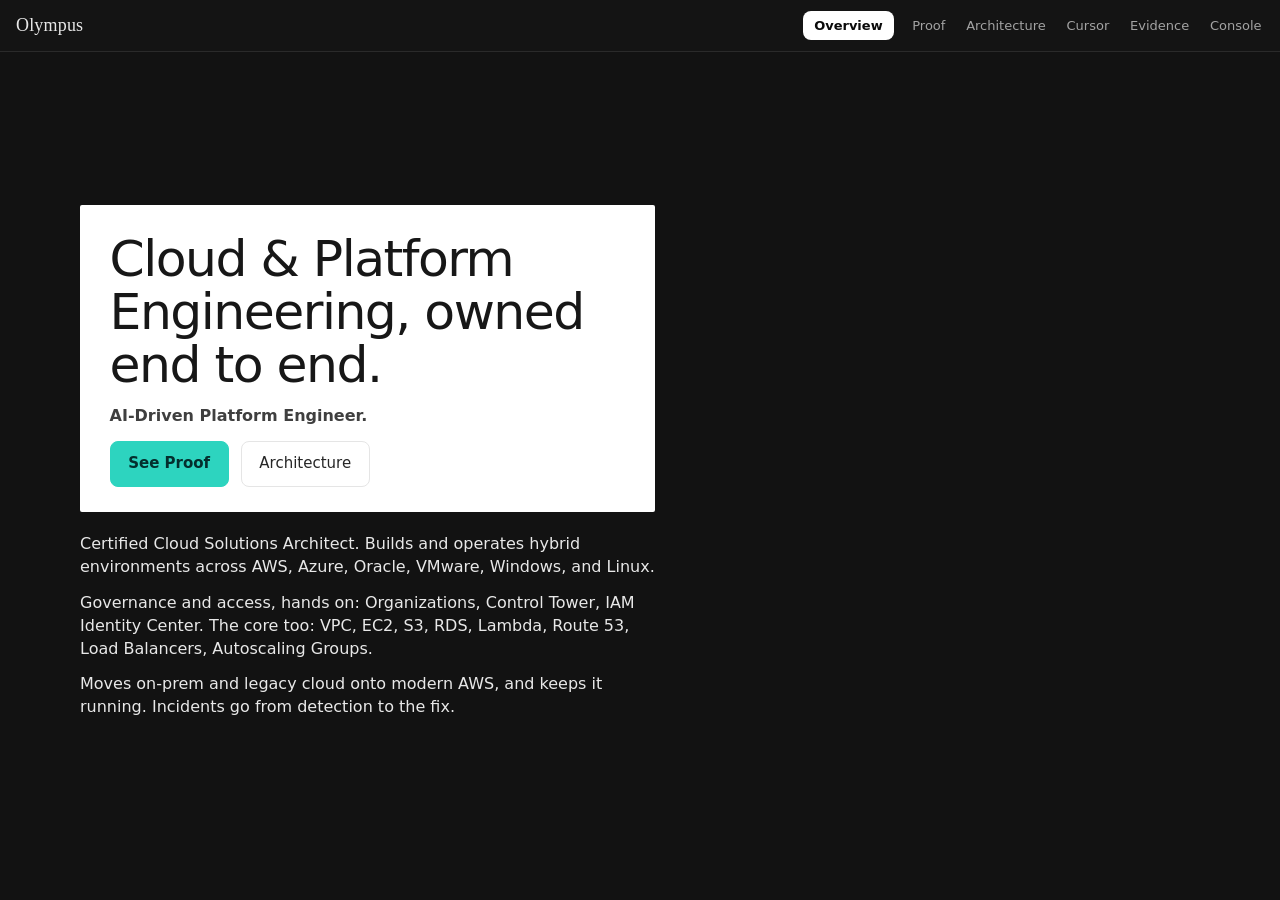
==== olympus/index.html @ 51b684f3 "Apply Olympus Console n8n, locked copy, and a 112.5vw architecture viewer." ====
<!DOCTYPE html>
<html lang="en">
<head>
  <meta charset="utf-8">
  <meta name="viewport" content="width=device-width, initial-scale=1">
  <title>Olympus — Overview</title>
  <link rel="stylesheet" href="styles.css">
</head>
<body class="page-overview">
  <a class="skip-link" href="#main">Skip to content</a>
  <header class="site-header">
    <div class="header-inner">
      <a class="brand" href="index.html">Olympus</a>
      <nav class="site-nav" aria-label="Primary">
        <a href="index.html" aria-current="page">Overview</a>
        <a href="proof.html">Proof</a>
        <a href="architecture.html">Architecture</a>
        <a href="cursor/index.html">Cursor</a>
        <a href="evidence.html">Evidence</a>
        <a href="console.html">Console</a>
      </nav>
    </div>
  </header>
  <main id="main">
    <section class="commerce" aria-labelledby="hero-title">
      <div class="sell-card">
        <h1 id="hero-title">Cloud &amp; Platform Engineering, owned end to end.</h1>
        <p class="role">AI-Driven Platform Engineer.</p>
        <div class="hero-actions">
          <a class="btn btn-primary" href="proof.html">See Proof</a>
          <a class="btn" href="architecture.html">Architecture</a>
        </div>
      </div>
      <div class="second-look">
        <p>Certified Cloud Solutions Architect. Builds and operates hybrid environments across AWS, Azure, Oracle, VMware, Windows, and Linux.</p>
        <p>Governance and access, hands on: Organizations, Control Tower, IAM Identity Center. The core too: VPC, EC2, S3, RDS, Lambda, Route 53, Load Balancers, Autoscaling Groups.</p>
        <p>Moves on-prem and legacy cloud onto modern AWS, and keeps it running. Incidents go from detection to the fix.</p>
      </div>
    </section>
  </main>
</body>
</html>
---- olympus/styles.css ----
:root {
  --bg: #0a0a0a;
  --bg-elev: #141414;
  --bg-panel: #161616;
  --border: #2a2a2a;
  --text: #e8e8e8;
  --text-strong: #f5f5f5;
  --muted: #a3a3a3;
  --accent: #2dd4bf;
  --warn: #d4a84b;
  --focus: #e8c56b;
  --danger: #d37a7a;
  --font-sans: "Segoe UI", system-ui, sans-serif;
  --font-serif: Georgia, "Iowan Old Style", Palatino, "Palatino Linotype", serif;
  --font-mono: ui-monospace, "Cascadia Code", Consolas, monospace;
  --max: 68rem;
  --gap: 0.75rem;
}

*,
*::before,
*::after {
  box-sizing: border-box;
}

html {
  background: var(--bg);
}

body {
  margin: 0;
  min-height: 100vh;
  font-family: var(--font-sans);
  font-size: 0.9375rem;
  line-height: 1.45;
  color: var(--text);
  background: var(--bg);
}

:focus-visible {
  outline: 2px solid var(--focus);
  outline-offset: 2px;
}

.skip-link {
  position: absolute;
  left: 0.75rem;
  top: -3rem;
  z-index: 20;
  padding: 0.4rem 0.7rem;
  background: var(--bg-panel);
  color: var(--text);
  border: 1px solid var(--focus);
  text-decoration: none;
}

.skip-link:focus {
  top: 0.75rem;
}

.visually-hidden {
  position: absolute;
  width: 1px;
  height: 1px;
  padding: 0;
  margin: -1px;
  overflow: hidden;
  clip: rect(0, 0, 0, 0);
  white-space: nowrap;
  border: 0;
}

.mono {
  font-family: var(--font-mono);
  font-size: 0.85em;
}

a {
  color: var(--accent);
  text-decoration-thickness: 1px;
  text-underline-offset: 0.15em;
}

a:hover {
  color: var(--text);
}

.site-header {
  border-bottom: 1px solid var(--border);
  background: var(--bg-elev);
}

.header-inner {
  display: flex;
  flex-wrap: wrap;
  align-items: center;
  justify-content: space-between;
  gap: 0.75rem 1.25rem;
  max-width: var(--max);
  margin: 0 auto;
  padding: 0.7rem 1rem;
}

.brand {
  font-family: var(--font-serif);
  font-size: 18px;
  font-weight: 500;
  letter-spacing: 0.01em;
  opacity: 1;
  color: var(--text);
  text-decoration: none;
}

.brand:hover {
  color: var(--accent);
}

.site-nav {
  display: flex;
  flex-wrap: wrap;
  gap: 0.35rem 1rem;
}

.site-nav a {
  color: #a3a3a3;
  text-decoration: none;
  font-size: 0.875rem;
  font-weight: 450;
}

.site-nav a:hover {
  color: var(--text-strong);
}

.site-nav a[aria-current="page"] {
  color: var(--text-strong);
  font-weight: 600;
  letter-spacing: -0.01em;
  box-shadow: inset 0 -2px 0 #2dd4bf;
}

main {
  max-width: var(--max);
  margin: 0 auto;
  padding: 1.25rem 1rem 2.5rem;
  animation: page-enter 280ms ease-out both;
}

@keyframes page-enter {
  from {
    opacity: 0;
    transform: translateY(8px);
  }
  to {
    opacity: 1;
    transform: none;
  }
}

.page-console main {
  max-width: none;
  padding: 0;
}

h1,
h2,
h3 {
  margin: 0 0 0.5rem;
  font-weight: 600;
  line-height: 1.25;
}

h1 {
  font-size: 1.5rem;
  color: var(--text-strong);
}

h2 {
  font-size: 1.15rem;
}

h3 {
  font-size: 1rem;
}

p {
  margin: 0 0 0.75rem;
}

.lede,
.muted {
  color: var(--muted);
}

.hero {
  display: grid;
  gap: 0.7rem;
  padding: 0;
}

.eyebrow {
  margin: 0;
  color: #2dd4bf;
  font-size: 12px;
  font-weight: 600;
  letter-spacing: 0.08em;
  text-transform: uppercase;
}

.page-overview main {
  max-width: 720px;
  min-height: 70vh;
  display: flex;
  flex-direction: column;
  justify-content: center;
}

.page-overview h1 {
  font-size: clamp(28px, 4vw, 44px);
  font-weight: 600;
  line-height: 1.15;
  letter-spacing: -0.02em;
  color: #f5f5f5;
}

.page-overview .lede {
  max-width: 36ch;
  font-size: 16px;
  color: #a3a3a3;
}

.case-hero {
  display: grid;
  gap: 0.65rem;
  max-width: 42ch;
  margin: 0.25rem 0 0.5rem;
  padding: 0.15rem 0 0.35rem 1rem;
  border-left: 2px solid #2dd4bf;
}

.page-proof .case-hero h1 {
  font-size: clamp(32px, 4vw, 40px);
  font-weight: 600;
  line-height: 1.15;
  color: #f5f5f5;
}

.page-proof .lede {
  color: #a3a3a3;
  font-size: 16px;
  max-width: 42ch;
}

.case-bullets {
  margin: 0.25rem 0 0;
  padding-left: 1.15rem;
  max-width: 42ch;
  color: #d4d4d4;
}

.case-bullets li {
  margin: 0.35rem 0;
}

.case-bullets li::marker {
  color: #2dd4bf;
}

.page-proof h2 {
  margin-top: 1.35rem;
  font-size: 12px;
  font-weight: 600;
  letter-spacing: 0.08em;
  text-transform: uppercase;
  color: #737373;
}

.timeline-rail {
  display: grid;
  grid-template-columns: repeat(5, minmax(0, 1fr));
  gap: 0.75rem 1rem;
  margin: 0.2rem 0 0.25rem;
  padding: 0;
  list-style: none;
}

.timeline-rail li {
  margin: 0;
  padding-top: 0.55rem;
  border-top: 2px solid rgba(45, 212, 191, 0.55);
  color: #d4d4d4;
  font-size: 0.875rem;
  line-height: 1.35;
}

.timeline-rail .mono {
  display: block;
  margin-bottom: 0.3rem;
  color: #f5f5f5;
  font-size: 0.8rem;
}

.page-proof .chip-row .badge {
  padding: 6px 10px;
  font-size: 12px;
  opacity: 0.9;
  color: #a3a3a3;
}

.chip-row {
  display: flex;
  flex-wrap: wrap;
  gap: 0.4rem;
  margin: 0 0 0.55rem;
}

.hero-actions {
  display: flex;
  flex-wrap: wrap;
  gap: 12px;
  margin-top: 0.35rem;
}

.btn {
  display: inline-flex;
  align-items: center;
  gap: 0.35rem;
  padding: 0.45rem 0.85rem;
  border: 1px solid #404040;
  background: transparent;
  color: #e8e8e8;
  font: inherit;
  text-decoration: none;
  cursor: pointer;
}

.btn:hover,
.btn:focus-visible {
  border-color: #2dd4bf;
  color: #f5f5f5;
}

a.btn-primary,
.btn-primary {
  border-color: #2dd4bf;
  background: #2dd4bf;
  color: #0a0a0a;
  font-weight: 600;
}

a.btn-primary:hover,
a.btn-primary:focus-visible,
.btn-primary:hover,
.btn-primary:focus-visible {
  border-color: #5eead4;
  background: #5eead4;
  color: #0a0a0a;
}

.grid {
  display: grid;
  gap: var(--gap);
}

.grid-2 {
  grid-template-columns: repeat(auto-fit, minmax(16rem, 1fr));
}

.card,
.panel,
.empty {
  border: 1px solid var(--border);
  background: var(--bg-elev);
  padding: 0.85rem 1rem;
}

.card.featured {
  padding: 26px 28px;
  border: 1px solid rgba(45, 212, 191, 0.4);
  border-left: 3px solid #2dd4bf;
  background: #101010;
}

.card.featured h2 {
  font-size: 26px;
  color: #f5f5f5;
  line-height: 1.2;
}

.card.featured > p {
  color: #737373;
}

.card.featured a {
  color: #2dd4bf;
  text-underline-offset: 4px;
}

.card.featured a:hover {
  color: #f5f5f5;
}

.card.featured > .meta:first-of-type .badge:last-child {
  color: #2dd4bf;
}

.card h3 {
  font-family: var(--font-mono);
}

.meta {
  display: flex;
  flex-wrap: wrap;
  gap: 0.4rem;
  margin: 0 0 0.6rem;
}

.badge {
  display: inline-flex;
  align-items: center;
  gap: 0.3rem;
  padding: 0.15rem 0.45rem;
  border: 1px solid #333;
  background: #1a1a1a;
  color: #a3a3a3;
  font-size: 11px;
  font-family: var(--font-mono);
}

.badge-icon {
  line-height: 1;
}

.kvs {
  display: grid;
  grid-template-columns: 10rem 1fr;
  gap: 0.35rem 0.75rem;
  margin: 0;
}

.kvs dt {
  color: var(--muted);
  font-size: 0.8rem;
}

.kvs dd {
  margin: 0;
  font-family: var(--font-mono);
  font-size: 0.85rem;
}

.table-wrap {
  overflow-x: auto;
  border: 1px solid var(--border);
}

table {
  width: 100%;
  border-collapse: collapse;
  font-size: 0.875rem;
}

th,
td {
  padding: 0.45rem 0.65rem;
  text-align: left;
  border-bottom: 1px solid var(--border);
  vertical-align: top;
}

th {
  color: var(--muted);
  font-weight: 600;
  font-size: 0.75rem;
  text-transform: uppercase;
  letter-spacing: 0.04em;
  background: var(--bg-elev);
}

tbody tr:last-child td {
  border-bottom: 0;
}

.explore {
  display: flex;
  flex-wrap: wrap;
  align-items: baseline;
  gap: 0.35rem 0.15rem;
  margin-top: 1.15rem;
  padding-top: 0.85rem;
  border-top: 1px solid rgba(45, 212, 191, 0.2);
}

.explore-label {
  margin: 0 0.65rem 0 0;
  color: #737373;
  font-size: 0.8rem;
}

.explore a {
  color: #e8e8e8;
  text-decoration: none;
  border-bottom: 1px solid transparent;
}

.explore a:not(:last-child)::after {
  content: "·";
  color: #525252;
  margin-left: 0.75rem;
}

.explore a span {
  color: #737373;
}

.explore a:hover {
  color: #2dd4bf;
  border-bottom-color: transparent;
}

.page-architecture main {
  max-width: none;
  padding: 16px 0 2rem;
}

.page-architecture h1,
.page-architecture .diagram-kicker {
  max-width: none;
  margin-left: 0;
  margin-right: 0;
  padding-left: 1rem;
  padding-right: 1rem;
}

.page-architecture h1 {
  font-size: 12px;
  font-weight: 600;
  letter-spacing: 0.08em;
  text-transform: uppercase;
  color: #a3a3a3;
  margin-bottom: 0.25rem;
}

.diagram-kicker {
  color: #737373;
  font-size: 13px;
  margin-bottom: 0.65rem;
}

.diagram {
  border: 1px solid var(--border);
  background: var(--bg-elev);
  padding: 0.75rem;
}

.diagram-hero {
  margin: 0;
  padding: 0;
  border: 0;
  background: var(--bg);
}

.diagram-hero img,
.diagram-hero .arch-diagram {
  display: block;
  width: 100%;
  height: auto;
  aspect-ratio: 1160 / 540;
  border: 0;
  background: #0a0a0a;
}

@media (min-width: 960px) {
  .diagram-hero img,
  .diagram-hero .arch-diagram {
    min-height: 56vh;
  }
}

.diagram-hero figcaption {
  padding: 0.55rem 1rem 0;
  color: #737373;
  font-size: 0.8rem;
}

.diagram-hero figcaption a {
  color: #2dd4bf;
  text-underline-offset: 4px;
}

.diagram-hero figcaption a:hover {
  color: #f5f5f5;
}

.glance details {
  border-top: 1px solid var(--border);
  padding-top: 0.45rem;
}

.glance h2 {
  font-size: 1rem;
  color: #a3a3a3;
}

.glance summary {
  cursor: pointer;
  color: #a3a3a3;
  padding: 0.35rem 0.5rem;
}

.glance summary:hover {
  background: #141414;
  color: #e8e8e8;
}

.one-liners {
  margin: 0.6rem 0 0;
  padding-left: 1.1rem;
}

.one-liners li {
  margin: 0.35rem 0;
}

.alert-calm {
  margin: 0 0 0.85rem;
  padding: 0.55rem 0.75rem;
  border: 1px solid var(--border);
  background: var(--bg-elev);
}

.alert-calm .alert-title {
  margin: 0 0 0.15rem;
  font-weight: 600;
}

.alert-calm p {
  margin: 0;
}

.alert-actions {
  display: flex;
  flex-wrap: wrap;
  gap: 0.25rem 0.85rem;
  margin-top: 0.4rem;
}

.demo-path {
  display: flex;
  flex-wrap: wrap;
  gap: 0.35rem 0.9rem;
  margin: 0 0 0.85rem;
}

.demo-path button {
  padding: 0;
  border: 0;
  border-bottom: 1px solid transparent;
  background: transparent;
  color: var(--muted);
  font: inherit;
  cursor: pointer;
}

.demo-path button:hover,
.demo-path button[aria-current="page"] {
  color: var(--text);
  border-bottom-color: var(--accent);
}

.diagram svg {
  display: block;
  width: 100%;
  height: auto;
}

.empty {
  color: var(--muted);
}

.empty strong {
  display: block;
  color: var(--text);
  margin-bottom: 0.25rem;
}

.banner-demo {
  padding: 0.4rem 1rem;
  background: var(--bg-panel);
  border-bottom: 1px solid var(--warn);
  color: var(--text);
  font-family: var(--font-mono);
  font-size: 0.8rem;
}

.n8n-section h2 {
  margin: 0;
  padding: 0.85rem 1rem 0.65rem;
  font-size: 1.05rem;
  color: var(--text);
}

.n8n-cards {
  display: grid;
  grid-template-columns: repeat(auto-fit, minmax(16rem, 1fr));
  gap: 0.75rem;
  margin: 0.75rem 1rem;
  padding: 0;
  list-style: none;
}

.n8n-cards li {
  margin: 0;
  border: 1px solid var(--border);
  background: var(--bg-elev);
  padding: 0.85rem 1rem;
}

.n8n-cards p,
.n8n-secondary {
  margin: 0;
}

.n8n-secondary {
  padding: 0 1rem 0.85rem;
}

.n8n-secondary .mono {
  margin-left: 0.75rem;
}

.page-arch-viewer main {
  max-width: none;
  padding: 0.75rem 0 2rem;
  overflow-x: auto;
}

.page-arch-viewer .viewer-back {
  margin: 0 0 0.75rem;
  padding: 0 1rem;
}

.page-arch-viewer .viewer-shot {
  display: none;
  margin: 0;
}

.page-arch-viewer .viewer-shot:target,
.page-arch-viewer main:not(:has(.viewer-shot:target)) .viewer-shot:first-of-type {
  display: block;
}

.page-arch-viewer .viewer-shot img {
  display: block;
  width: 112.5vw;
  max-width: none;
  height: auto;
}

.env-bar {
  padding: 0.35rem 1rem;
  border-bottom: 1px solid var(--border);
  background: var(--bg-elev);
  color: var(--muted);
  font-family: var(--font-mono);
  font-size: 0.8rem;
}

.console-shell {
  display: grid;
  grid-template-columns: 14rem 1fr;
  min-height: calc(100vh - 10rem);
}

.console-nav {
  display: flex;
  flex-direction: column;
  gap: 0.15rem;
  padding: 0.75rem;
  border-right: 1px solid var(--border);
  background: var(--bg-elev);
}

.console-nav button {
  display: block;
  width: 100%;
  padding: 0.45rem 0.55rem;
  border: 1px solid transparent;
  background: transparent;
  color: var(--muted);
  font: inherit;
  font-size: 0.85rem;
  text-align: left;
  cursor: pointer;
}

.console-nav button:hover {
  color: var(--text);
  border-color: var(--border);
}

.console-nav button[aria-current="page"] {
  color: var(--text);
  border-color: var(--accent);
  background: var(--bg-panel);
}

.console-panel {
  padding: 1rem 1.25rem 2rem;
}

.glance-diagram {
  margin: 0 0 1rem;
}

.rel-row,
.topo-services,
.metric-tiles {
  display: grid;
  gap: 0.5rem;
  list-style: none;
  margin: 0;
  padding: 0;
}

.rel-row,
.metric-tiles {
  grid-template-columns: repeat(auto-fit, minmax(14rem, 1fr));
}

.topo-services {
  grid-template-columns: repeat(auto-fit, minmax(10rem, 1fr));
  margin-top: 0.5rem;
}

.metric-tiles + .metric-tiles {
  margin-top: 0.5rem;
}

.rel-node,
.topo-node,
.metric-tile {
  border: 1px solid var(--border);
  background: var(--bg-elev);
  padding: 0.65rem 0.75rem;
}

.rel-node h2,
.topo-node p,
.metric-tile h2,
.metric-tile p {
  margin: 0;
}

.rel-node h2,
.topo-name,
.metric-tile h2 {
  color: var(--text-strong);
  font-size: 0.9rem;
  font-weight: 600;
}

.rel-node p,
.topo-role,
.topo-edge,
.metric-tile p {
  color: var(--muted);
  font-size: 0.8rem;
  margin-top: 0.25rem;
}

.page-error main {
  min-height: 50vh;
  display: grid;
  align-content: center;
}

.modal-backdrop {
  position: fixed;
  inset: 0;
  display: grid;
  place-items: center;
  background: rgba(0, 0, 0, 0.65);
  padding: 1rem;
  z-index: 30;
}

.modal-backdrop[hidden] {
  display: none;
}

.modal {
  width: min(32rem, 100%);
  border: 1px solid var(--border);
  background: var(--bg-elev);
  padding: 1rem;
}

.modal-actions {
  display: flex;
  justify-content: flex-end;
  margin-top: 0.75rem;
}

@media (max-width: 720px) {
  .console-shell {
    grid-template-columns: 1fr;
  }

  .console-nav {
    border-right: 0;
    border-bottom: 1px solid var(--border);
    flex-direction: row;
    flex-wrap: wrap;
  }

  .kvs {
    grid-template-columns: 1fr;
  }

  .timeline-rail {
    grid-template-columns: 1fr;
  }
}

.headroom-result {
  margin-top: var(--gap);
  padding: 0.75rem;
  background: var(--bg-elev);
  border: 1px solid var(--border);
}

.warn {
  color: var(--warn);
}

@media (prefers-reduced-motion: reduce) {
  *,
  *::before,
  *::after {
    transition: none !important;
    animation: none !important;
  }

}

/* Hybrid v4 — commerce split, raster wells, Place A. */

.header-inner {
  max-width: 90rem;
}

.site-nav a {
  color: #171717;
  background: #f4f4f5;
  border-radius: 8px;
  padding: 0.4rem 0.7rem;
  font-size: 0.8125rem;
  font-weight: 500;
  line-height: 1.2;
}

.site-nav a:hover {
  color: #0a0a0a;
  background: #fff;
}

.site-nav a[aria-current="page"] {
  color: #0a0a0a;
  background: #fff;
  font-weight: 600;
  letter-spacing: 0;
  box-shadow: none;
}

.page-overview .site-nav a:not([aria-current="page"]) {
  color: #a3a3a3;
  background: transparent;
  border-radius: 0;
  padding: 0.4rem 0.15rem;
}

.page-overview main,
.page-proof main {
  max-width: 72rem;
  min-height: calc(100vh - 4.5rem);
  display: flex;
  flex-direction: column;
  justify-content: center;
  padding-top: 1.5rem;
  padding-bottom: 2rem;
}

.page-proof main {
  justify-content: flex-start;
}

.commerce {
  display: grid;
  grid-template-columns: minmax(0, 1.05fr) minmax(0, 0.95fr);
  gap: 1.5rem;
  align-items: center;
}

.page-proof .commerce {
  display: flex;
  flex-direction: row;
  justify-content: center;
  align-items: flex-start;
  grid-template-columns: none;
  width: 100%;
  max-width: none;
  margin: 0;
}

.page-proof .proof-columns {
  display: grid;
  grid-template-columns: 1fr 1fr;
  column-gap: 2rem;
  align-items: start;
  align-self: stretch;
  width: 100%;
  margin-top: 2rem;
}

.page-proof .proof-columns > .quiet-block {
  margin-top: 0;
  min-width: 0;
}

.page-proof .sell-card {
  flex: 0 0 auto;
  grid-column: auto;
  align-self: flex-start;
  width: calc((100% - 1.5rem) * 0.525);
  max-width: calc((100% - 1.5rem) * 0.525);
  height: auto;
}

.sell-card {
  background: #fff;
  color: #262626;
  border-radius: 2px;
  padding: 1.75rem 1.85rem 1.6rem;
}

.sell-card .eyebrow {
  text-transform: none;
  letter-spacing: 0;
  font-size: 0.8125rem;
  font-weight: 600;
  color: #2dd4bf;
}

.sell-card h1 {
  margin: 0.65rem 0 0.75rem;
  font-size: clamp(2rem, 4.2vw, 3.15rem);
  font-weight: 500;
  line-height: 1.05;
  letter-spacing: -0.03em;
  color: #c8c8c8;
}

html:has(body.page-overview),
body.page-overview {
  background: #121212;
}

.page-overview .commerce {
  grid-template-rows: auto auto;
  align-items: start;
  column-gap: 1.5rem;
  row-gap: 1.25rem;
}

.page-overview .sell-card {
  grid-column: 1;
  grid-row: 1;
  align-self: start;
}

.page-overview .sell-card h1 {
  margin-top: 0;
  color: #171717;
}

.page-overview .sell-card .role {
  margin: 0 0 0.85rem;
  color: #3f3f3f;
  font-size: 1rem;
  font-weight: 600;
}

.page-overview .second-look {
  grid-column: 1;
  grid-row: 2;
  min-width: 0;
}

.page-overview .second-look p {
  margin: 0 0 0.75rem;
  max-width: 36rem;
  color: #e8e8e8;
  font-size: 1rem;
  line-height: 1.45;
}

.page-overview .second-look p:last-child {
  margin-bottom: 0;
}

.sell-card .stake,
.sell-card .pitch {
  margin: 0 0 1rem;
  max-width: 36rem;
  color: #3f3f3f;
  font-size: 1rem;
  line-height: 1.45;
}

.sell-card .btn {
  color: #262626;
  border-color: #e5e5e5;
  background: #fff;
  border-radius: 8px;
  padding: 0.7rem 1.1rem;
}

.sell-card .btn:hover,
.sell-card .btn:focus-visible {
  border-color: #2dd4bf;
  color: #0a0a0a;
  background: #fff;
}

.sell-card a.btn-primary,
.sell-card .btn-primary {
  background: #2dd4bf;
  border-color: #2dd4bf;
  color: #042f2e;
}

.sell-card a.btn-primary:hover,
.sell-card .btn-primary:hover,
.sell-card a.btn-primary:focus-visible,
.sell-card .btn-primary:focus-visible {
  background: #5eead4;
  border-color: #5eead4;
  color: #042f2e;
}

.topo-panel,
.proof-panel {
  background: #141414;
  border: 1px solid #2a2a2a;
  border-radius: 16px;
  padding: 1.15rem 1.2rem 1.25rem;
  min-height: 18rem;
}

.topo-label,
.proof-label {
  margin: 0 0 0.85rem;
  color: #a3a3a3;
  font-family: var(--font-mono);
  font-size: 0.72rem;
  letter-spacing: 0.04em;
}

.topo-nodes {
  display: grid;
  grid-template-columns: repeat(4, minmax(0, 1fr));
  gap: 0.45rem;
  margin: 0;
  padding: 0;
  list-style: none;
}

.topo-nodes li {
  display: flex;
  flex-direction: column;
  gap: 0.45rem;
  min-height: 6.5rem;
  padding: 0.75rem 0.65rem;
  background: #0a0a0a;
  border-radius: 10px;
  color: #e8e8e8;
  font-family: var(--font-mono);
  font-size: 0.68rem;
  letter-spacing: 0.02em;
}

.topo-nodes .dot {
  width: 0.45rem;
  height: 0.45rem;
  border-radius: 50%;
  background: #2dd4bf;
}

.topo-hint {
  margin: 0.9rem 0 0;
  color: #d4d4d4;
  font-size: 0.85rem;
}

.trust-chips {
  display: flex;
  flex-wrap: wrap;
  gap: 0.4rem;
  margin: 0 0 0.9rem;
  padding: 0;
  list-style: none;
}

.trust-chips li {
  margin: 0;
  padding: 0.35rem 0.7rem;
  border-radius: 999px;
  background: #0a0a0a;
  color: #f5f5f5;
  font-size: 0.78rem;
  font-weight: 600;
}

.sell-card .case-bullets {
  max-width: none;
  margin: 0 0 1.1rem;
  padding-left: 0;
  list-style: none;
  color: #737373;
  font-size: 0.92rem;
}

.sell-card .case-bullets li {
  position: relative;
  margin: 0.35rem 0;
  padding-left: 0.9rem;
}

.sell-card .case-bullets li::before {
  content: "";
  position: absolute;
  left: 0;
  top: 0.55em;
  width: 0.35rem;
  height: 0.35rem;
  border-radius: 50%;
  background: #2dd4bf;
}

.proof-bands {
  display: grid;
  gap: 0.55rem;
  margin: 0;
  padding: 0;
  list-style: none;
}

.proof-bands li {
  margin: 0;
  padding: 0.75rem 0.9rem;
  background: #0a0a0a;
  border-radius: 10px;
}

.proof-bands strong {
  display: block;
  color: #f5f5f5;
  font-size: 0.95rem;
  font-weight: 600;
}

.proof-bands span {
  color: #a3a3a3;
  font-size: 0.82rem;
}

.proof-figures {
  display: flex;
  flex-direction: column;
  justify-content: center;
  gap: 1.15rem;
  grid-column: 2;
  margin: 0;
  padding: 0;
  list-style: none;
  min-width: 0;
  background: none;
  border: 0;
}

.proof-figures li {
  margin: 0;
  padding: 0;
  background: none;
  border: 0;
  color: #a3a3a3;
  font-size: 0.95rem;
  line-height: 1.2;
}

.proof-figures .fig-num {
  display: block;
  color: #f5f5f5;
  font-size: clamp(1.65rem, 2.6vw, 2.25rem);
  font-weight: 600;
  letter-spacing: -0.03em;
  line-height: 1.05;
}

.proof-figures .fig-label {
  display: block;
  margin-top: 0.15rem;
}

.page-proof .timeline-rail {
  grid-template-columns: 1fr;
  gap: 0.85rem;
}

.page-proof .role-line {
  margin: 0.35rem 0 0;
  color: #a3a3a3;
  font-size: 0.875rem;
  line-height: 1.45;
}

.proof-lines {
  margin: 0.35rem 0 0;
  padding: 0;
  list-style: none;
}

.proof-lines li {
  margin: 0.4rem 0;
  padding: 0;
  background: none;
  border: 0;
  color: #a3a3a3;
  font-size: 0.9rem;
  line-height: 1.45;
}

.quiet-block {
  margin-top: 2rem;
  color: #737373;
}

.quiet-block h2 {
  margin-top: 1.25rem;
  font-size: 0.72rem;
  font-weight: 600;
  letter-spacing: 0.08em;
  text-transform: uppercase;
  color: #525252;
}

.quiet-block .timeline-rail li,
.quiet-block .chip-row .badge {
  color: #737373;
  border-top-color: #333;
}

.page-architecture main {
  max-width: 72rem;
  padding: 1.25rem 1rem 3rem;
}

.page-architecture h1 {
  font-size: 0.8rem;
  font-weight: 500;
  letter-spacing: 0;
  text-transform: none;
  color: #a3a3a3;
  padding-left: 0;
  margin-bottom: 1.25rem;
}

.arch-stack {
  display: flex;
  flex-direction: column;
  gap: 2.75rem;
}

.arch-block {
  margin: 0;
}

.arch-block a {
  display: block;
  text-decoration: none;
}

.arch-block img {
  display: block;
  width: 100%;
  height: auto;
  background: #fff;
}

.arch-block h2 {
  margin: 0.9rem 0 0.35rem;
  font-size: 1.05rem;
  color: #f5f5f5;
}

.arch-block p {
  margin: 0;
  color: #a3a3a3;
  font-size: 0.95rem;
  line-height: 1.45;
}

.arch-footer {
  display: flex;
  flex-wrap: wrap;
  align-items: center;
  gap: 0.75rem 1rem;
  margin-top: 1rem;
}

.arch-footer .note,
.cursor-note {
  margin: 0;
  color: #737373;
  font-size: 0.8rem;
}

.page-cursor main,
.page-work main {
  max-width: 90rem;
}

.work-strip {
  display: grid;
  grid-template-columns: 1fr;
  gap: 0.75rem;
  margin: 0 0 1.1rem;
}

.work-kicker {
  margin: 0 0 0.4rem;
  color: #737373;
  font-size: 0.75rem;
}

.work-tile {
  display: block;
  padding: 0.7rem 0.9rem;
  border: 1px solid #2a2a2a;
  border-radius: 10px;
  background: #141414;
  color: inherit;
  text-decoration: none;
}

.work-tile:hover {
  border-color: #3f3f3f;
  color: inherit;
}

.work-tile.is-active {
  border-color: #2dd4bf;
  box-shadow: inset 0 0 0 1px #2dd4bf;
}

.work-tile strong {
  display: block;
  color: #f5f5f5;
  font-size: 0.95rem;
}

.work-tile span {
  display: block;
  margin-top: 0.15rem;
  color: #a3a3a3;
  font-size: 0.78rem;
}

.cursor-sell {
  margin: 0 0 0.2rem;
  font-size: clamp(1.15rem, 2vw, 1.35rem);
  font-weight: 600;
  color: #f5f5f5;
}

.cursor-sub {
  margin: 0 0 0.85rem;
  color: #a3a3a3;
}

.well-label {
  margin: 0 0 0.45rem;
}

.fold-title {
  margin-top: 1.35rem;
  font-size: 1.15rem;
  color: #f5f5f5;
}

.raster-well {
  margin: 0 0 0.9rem;
  padding: 0.7rem 0.75rem 0.55rem;
  border: 1px solid #2a2a2a;
  border-radius: 14px;
  background: #141414;
}

.raster-well img {
  display: block;
  width: 100%;
  height: auto;
  background: #fff;
}

.raster-well figcaption {
  margin-top: 0.4rem;
  color: #737373;
  font-family: var(--font-mono);
  font-size: 0.68rem;
}

.personal-note {
  max-width: 46rem;
  color: #a3a3a3;
  font-size: 0.92rem;
}

.fold details {
  margin-top: 0.75rem;
  border-top: 1px solid #2a2a2a;
  padding-top: 0.45rem;
}

.fold summary {
  cursor: pointer;
  color: #a3a3a3;
}

.fold summary:hover {
  color: #f5f5f5;
}

.fold p,
.fold li {
  color: #a3a3a3;
  font-size: 0.85rem;
}

.try-line {
  margin: 0;
  padding: 0.35rem 1rem 0.15rem;
  color: #a3a3a3;
  font-size: 0.85rem;
}

@media (max-width: 900px) {
  .commerce,
  .arch-grid,
  .arch-row,
  .work-strip,
  .topo-nodes {
    grid-template-columns: 1fr;
  }

  .proof-figures {
    grid-column: 1;
  }

  .page-overview .sell-card,
  .page-overview .second-look {
    grid-column: 1;
    grid-row: auto;
    height: auto;
  }

  .arch-card img,
  .arch-row .arch-card img {
    max-height: none;
  }
}

@media (max-width: 640px) {
  .page-proof .proof-columns {
    grid-template-columns: 1fr;
    row-gap: 2rem;
  }
}

@media print {
  .skip-link,
  .site-nav,
  .console-nav,
  .hero-actions,
  .banner-demo {
    display: none;
  }

  body {
    background: #fff;
    color: #111;
  }
}
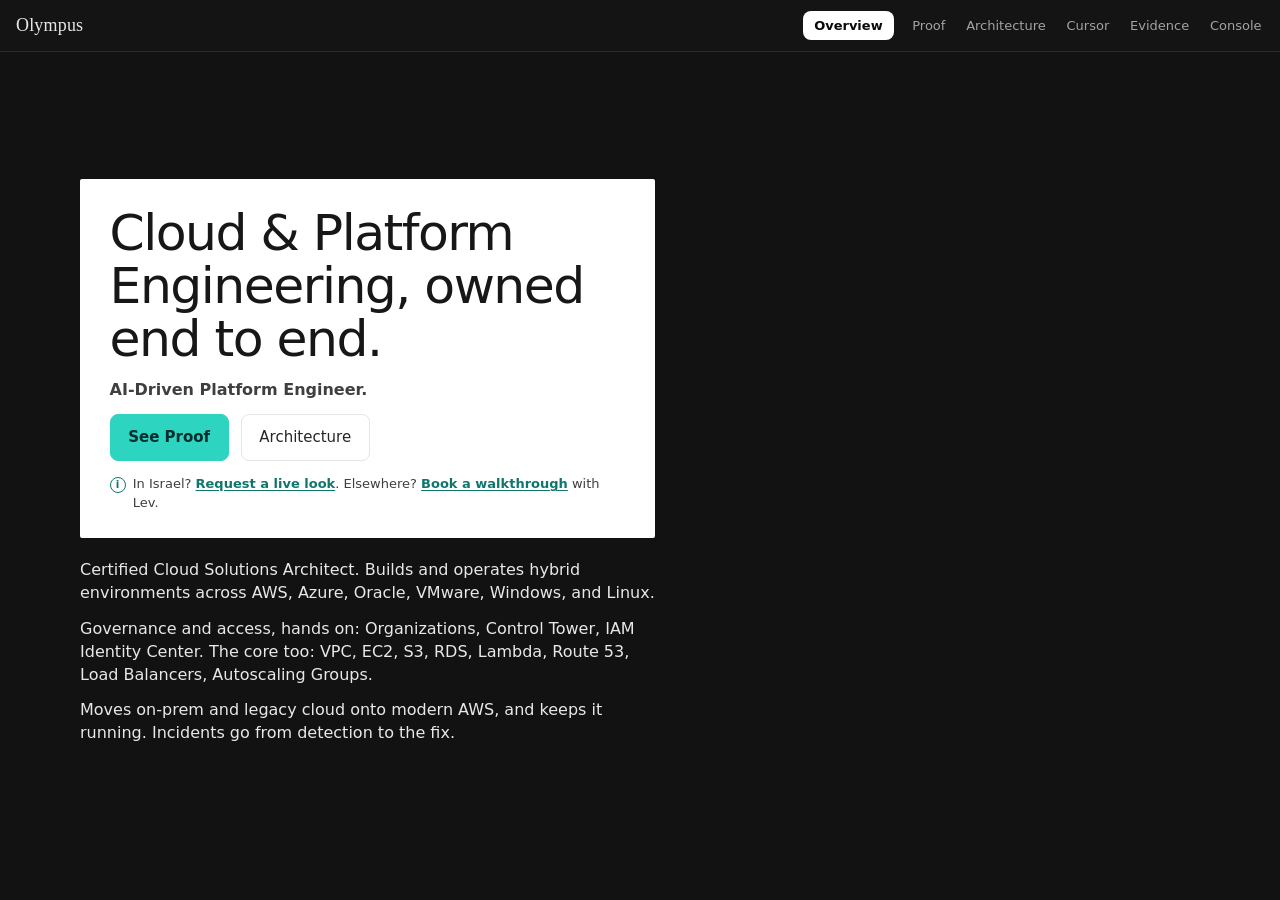
==== commit eb2e8e81: "Add the Olympus sleep and wake portal states." ====
--- a/olympus/index.html
+++ b/olympus/index.html
@@ -30,6 +30,10 @@
           <a class="btn btn-primary" href="proof.html">See Proof</a>
           <a class="btn" href="architecture.html">Architecture</a>
         </div>
+        <p class="region-note">
+          <span class="region-note-mark" aria-hidden="true">i</span>
+          <span>In Israel? <a href="console.html?state=form&amp;where=IL">Request a live look</a>. Elsewhere? <a href="console.html?state=form&amp;where=elsewhere">Book a walkthrough</a> with Lev.</span>
+        </p>
       </div>
       <div class="second-look">
         <p>Certified Cloud Solutions Architect. Builds and operates hybrid environments across AWS, Azure, Oracle, VMware, Windows, and Linux.</p>
--- a/olympus/styles.css
+++ b/olympus/styles.css
@@ -645,29 +645,6 @@
   margin-top: 0.4rem;
 }
 
-.demo-path {
-  display: flex;
-  flex-wrap: wrap;
-  gap: 0.35rem 0.9rem;
-  margin: 0 0 0.85rem;
-}
-
-.demo-path button {
-  padding: 0;
-  border: 0;
-  border-bottom: 1px solid transparent;
-  background: transparent;
-  color: var(--muted);
-  font: inherit;
-  cursor: pointer;
-}
-
-.demo-path button:hover,
-.demo-path button[aria-current="page"] {
-  color: var(--text);
-  border-bottom-color: var(--accent);
-}
-
 .diagram svg {
   display: block;
   width: 100%;
@@ -684,51 +661,6 @@
   margin-bottom: 0.25rem;
 }
 
-.banner-demo {
-  padding: 0.4rem 1rem;
-  background: var(--bg-panel);
-  border-bottom: 1px solid var(--warn);
-  color: var(--text);
-  font-family: var(--font-mono);
-  font-size: 0.8rem;
-}
-
-.n8n-section h2 {
-  margin: 0;
-  padding: 0.85rem 1rem 0.65rem;
-  font-size: 1.05rem;
-  color: var(--text);
-}
-
-.n8n-cards {
-  display: grid;
-  grid-template-columns: repeat(auto-fit, minmax(16rem, 1fr));
-  gap: 0.75rem;
-  margin: 0.75rem 1rem;
-  padding: 0;
-  list-style: none;
-}
-
-.n8n-cards li {
-  margin: 0;
-  border: 1px solid var(--border);
-  background: var(--bg-elev);
-  padding: 0.85rem 1rem;
-}
-
-.n8n-cards p,
-.n8n-secondary {
-  margin: 0;
-}
-
-.n8n-secondary {
-  padding: 0 1rem 0.85rem;
-}
-
-.n8n-secondary .mono {
-  margin-left: 0.75rem;
-}
-
 .page-arch-viewer main {
   max-width: none;
   padding: 0.75rem 0 2rem;
@@ -752,24 +684,77 @@
 
 .page-arch-viewer .viewer-shot img {
   display: block;
-  width: 112.5vw;
-  max-width: none;
+  width: 100%;
+  max-width: 100vw;
   height: auto;
-}
-
-.env-bar {
-  padding: 0.35rem 1rem;
-  border-bottom: 1px solid var(--border);
-  background: var(--bg-elev);
+  margin-inline: auto;
+}
+
+.console-s1 {
+  width: 100%;
+  max-width: 100%;
+  min-width: 0;
+  padding: 0.75rem 1rem 0.5rem;
+}
+
+.console-s1-intro {
+  margin: 0 0 0.65rem;
   color: var(--muted);
+  font-size: 0.9rem;
+}
+
+.hub-frame {
+  width: 100%;
+  max-width: 100%;
+  min-width: 0;
+  overflow-x: auto;
+}
+
+.hub {
+  margin: 0;
+}
+
+.hub-diagram {
+  display: block;
+  width: 100%;
+  height: auto;
+  min-width: 64rem;
+}
+
+.hub-fallback {
+  display: block;
+  width: 100%;
+  height: auto;
+}
+
+.hub-glossary h2 {
+  margin: 0 0 0.75rem;
+  color: var(--text);
+  font-size: 1rem;
+}
+
+.hub-glossary dl {
+  display: grid;
+  grid-template-columns: minmax(7.5rem, 9rem) minmax(0, 1fr);
+  gap: 0.45rem 0.75rem;
+  margin: 0;
+}
+
+.hub-glossary dt {
+  color: var(--accent);
   font-family: var(--font-mono);
   font-size: 0.8rem;
 }
 
+.hub-glossary dd {
+  margin: 0;
+  color: var(--muted);
+  font-size: 0.85rem;
+}
+
 .console-shell {
   display: grid;
-  grid-template-columns: 14rem 1fr;
-  min-height: calc(100vh - 10rem);
+  grid-template-columns: 14rem minmax(0, 1fr);
 }
 
 .console-nav {
@@ -805,64 +790,44 @@
   background: var(--bg-panel);
 }
 
-.console-panel {
+.page-console .console-panel {
+  width: 100%;
+  max-width: none;
+  min-width: 0;
+  margin: 0;
   padding: 1rem 1.25rem 2rem;
 }
 
-.glance-diagram {
-  margin: 0 0 1rem;
-}
-
-.rel-row,
-.topo-services,
 .metric-tiles {
   display: grid;
   gap: 0.5rem;
   list-style: none;
   margin: 0;
   padding: 0;
-}
-
-.rel-row,
-.metric-tiles {
   grid-template-columns: repeat(auto-fit, minmax(14rem, 1fr));
-}
-
-.topo-services {
-  grid-template-columns: repeat(auto-fit, minmax(10rem, 1fr));
-  margin-top: 0.5rem;
 }
 
 .metric-tiles + .metric-tiles {
   margin-top: 0.5rem;
 }
 
-.rel-node,
-.topo-node,
 .metric-tile {
   border: 1px solid var(--border);
   background: var(--bg-elev);
   padding: 0.65rem 0.75rem;
 }
 
-.rel-node h2,
-.topo-node p,
 .metric-tile h2,
 .metric-tile p {
   margin: 0;
 }
 
-.rel-node h2,
-.topo-name,
 .metric-tile h2 {
   color: var(--text-strong);
   font-size: 0.9rem;
   font-weight: 600;
 }
 
-.rel-node p,
-.topo-role,
-.topo-edge,
 .metric-tile p {
   color: var(--muted);
   font-size: 0.8rem;
@@ -1149,7 +1114,6 @@
   color: #042f2e;
 }
 
-.topo-panel,
 .proof-panel {
   background: #141414;
   border: 1px solid #2a2a2a;
@@ -1158,49 +1122,12 @@
   min-height: 18rem;
 }
 
-.topo-label,
 .proof-label {
   margin: 0 0 0.85rem;
   color: #a3a3a3;
   font-family: var(--font-mono);
   font-size: 0.72rem;
   letter-spacing: 0.04em;
-}
-
-.topo-nodes {
-  display: grid;
-  grid-template-columns: repeat(4, minmax(0, 1fr));
-  gap: 0.45rem;
-  margin: 0;
-  padding: 0;
-  list-style: none;
-}
-
-.topo-nodes li {
-  display: flex;
-  flex-direction: column;
-  gap: 0.45rem;
-  min-height: 6.5rem;
-  padding: 0.75rem 0.65rem;
-  background: #0a0a0a;
-  border-radius: 10px;
-  color: #e8e8e8;
-  font-family: var(--font-mono);
-  font-size: 0.68rem;
-  letter-spacing: 0.02em;
-}
-
-.topo-nodes .dot {
-  width: 0.45rem;
-  height: 0.45rem;
-  border-radius: 50%;
-  background: #2dd4bf;
-}
-
-.topo-hint {
-  margin: 0.9rem 0 0;
-  color: #d4d4d4;
-  font-size: 0.85rem;
 }
 
 .trust-chips {
@@ -1548,19 +1475,11 @@
   font-size: 0.85rem;
 }
 
-.try-line {
-  margin: 0;
-  padding: 0.35rem 1rem 0.15rem;
-  color: #a3a3a3;
-  font-size: 0.85rem;
-}
-
 @media (max-width: 900px) {
   .commerce,
   .arch-grid,
   .arch-row,
-  .work-strip,
-  .topo-nodes {
+  .work-strip {
     grid-template-columns: 1fr;
   }
 
@@ -1592,8 +1511,7 @@
   .skip-link,
   .site-nav,
   .console-nav,
-  .hero-actions,
-  .banner-demo {
+  .hero-actions {
     display: none;
   }
 
@@ -1602,3 +1520,332 @@
     color: #111;
   }
 }
+
+.region-note {
+  display: flex;
+  align-items: flex-start;
+  gap: 0.45rem;
+  margin: 0.9rem 0 0;
+  color: #3f3f3f;
+  font-size: 0.8125rem;
+  line-height: 1.45;
+}
+
+.region-note a {
+  color: #0f766e;
+  font-weight: 600;
+}
+
+.region-note-mark {
+  flex: 0 0 auto;
+  width: 1rem;
+  height: 1rem;
+  margin-top: 0.1rem;
+  border: 1.5px solid #0f766e;
+  border-radius: 50%;
+  color: #0f766e;
+  font-size: 0.65rem;
+  font-weight: 700;
+  line-height: 0.85rem;
+  text-align: center;
+}
+
+.sleep-portal {
+  max-width: var(--max);
+  margin: 0 auto;
+  padding: 1.5rem 1rem 1rem;
+}
+
+.sleep-portal h1 {
+  margin-bottom: 0.3rem;
+}
+
+.sleep-sub {
+  color: var(--muted);
+  margin: 0;
+}
+
+.sleep-card {
+  display: grid;
+  grid-template-columns: minmax(0, 1.4fr) minmax(0, 1fr);
+  gap: 1.5rem;
+  align-items: center;
+  margin-top: 1rem;
+  padding: 1.25rem;
+  background: var(--bg-panel);
+  border: 1px solid var(--border);
+  border-radius: 14px;
+}
+
+.sleep-poster {
+  position: relative;
+  aspect-ratio: 16 / 10;
+  overflow: hidden;
+  border: 1px solid var(--border);
+  border-radius: 10px;
+  background: linear-gradient(135deg, #1b2423, #101414);
+}
+
+.sleep-ui {
+  position: absolute;
+  inset: 14px;
+  opacity: 0.55;
+}
+
+.sleep-ui div {
+  height: 12px;
+  margin-bottom: 8px;
+  background: #2b3a38;
+  border-radius: 4px;
+}
+
+.sleep-live-frame {
+  position: absolute;
+  inset: 0;
+  background: #0f1514;
+}
+
+.sleep-live-frame .sleep-ui {
+  opacity: 0.9;
+}
+
+.sleep-live-frame .sleep-ui div {
+  background: #3d6b64;
+}
+
+.sleep-cap {
+  position: absolute;
+  left: 12px;
+  bottom: 10px;
+  padding: 0.2rem 0.55rem;
+  border-radius: 6px;
+  background: rgba(10, 10, 10, 0.75);
+  color: #c8c8c8;
+  font-size: 12px;
+}
+
+.sleep-pill {
+  display: inline-flex;
+  align-items: center;
+  gap: 0.45rem;
+  margin: 0;
+  padding: 0.25rem 0.7rem;
+  border: 1px solid var(--border);
+  border-radius: 999px;
+  color: var(--text);
+  font-size: 13px;
+}
+
+.sleep-dot {
+  width: 8px;
+  height: 8px;
+  border-radius: 50%;
+  background: #6b6b6b;
+}
+
+.sleep-dot.is-wait {
+  background: var(--focus);
+  animation: sleep-pulse 1.4s infinite;
+}
+
+.sleep-dot.is-live {
+  background: #4ade80;
+  animation: sleep-pulse 2s infinite;
+}
+
+@keyframes sleep-pulse {
+  50% { opacity: 0.35; }
+}
+
+.sleep-panel h2 {
+  margin: 0.8rem 0 0.4rem;
+  font-size: 20px;
+  color: var(--text-strong);
+}
+
+.sleep-portal .sleep-cta {
+  margin-top: 0.8rem;
+  border: 0;
+  border-radius: 999px;
+  background: var(--accent);
+  color: #06201d;
+  font-weight: 700;
+  outline: 2px solid transparent;
+  outline-offset: 3px;
+}
+
+.sleep-portal .sleep-cta:focus-visible,
+.sleep-portal .sleep-cta.is-marked {
+  outline: 2px solid var(--focus);
+}
+
+.sleep-tiny,
+.sleep-muted {
+  color: var(--muted);
+}
+
+.sleep-tiny {
+  margin: 0.5rem 0 0;
+  font-size: 13px;
+}
+
+.sleep-bar {
+  height: 8px;
+  margin: 0.6rem 0;
+  overflow: hidden;
+  border-radius: 99px;
+  background: #262626;
+}
+
+.sleep-bar i {
+  display: block;
+  width: 40%;
+  height: 100%;
+  background: var(--accent);
+}
+
+.sleep-steps {
+  margin: 0.6rem 0 0;
+  padding: 0;
+  list-style: none;
+}
+
+.sleep-steps li {
+  display: flex;
+  align-items: center;
+  gap: 0.6rem;
+  padding: 0.3rem 0;
+}
+
+.sleep-ok { color: #4ade80; }
+.sleep-pend { color: #8a8a8a; }
+
+.sleep-spin {
+  width: 14px;
+  height: 14px;
+  border: 2px solid #444;
+  border-top-color: var(--accent);
+  border-radius: 50%;
+  animation: sleep-spin 1s linear infinite;
+}
+
+@keyframes sleep-spin {
+  to { transform: rotate(360deg); }
+}
+
+.sleep-form {
+  display: grid;
+  gap: 0.55rem;
+}
+
+.sleep-form-title {
+  margin: 0 0 0.3rem;
+}
+
+.sleep-row {
+  display: grid;
+  grid-template-columns: 1fr 1fr;
+  gap: 0.5rem;
+}
+
+.sleep-form label {
+  display: grid;
+  gap: 0.2rem;
+  color: var(--muted);
+  font-size: 13px;
+}
+
+.sleep-form input[type="text"],
+.sleep-form input[type="email"] {
+  padding: 0.45rem 0.65rem;
+  border: 1px solid var(--border);
+  border-radius: 8px;
+  background: #0d0d0d;
+  color: var(--text);
+  font: inherit;
+  font-size: 14px;
+}
+
+.sleep-radios {
+  display: flex;
+  gap: 0.5rem;
+}
+
+.sleep-radios label {
+  display: flex;
+  flex-direction: row;
+  align-items: center;
+  gap: 0.4rem;
+  padding: 0.3rem 0.8rem;
+  border: 1px solid var(--border);
+  border-radius: 999px;
+  color: var(--text);
+}
+
+.sleep-radios input {
+  accent-color: var(--accent);
+}
+
+.sleep-error {
+  margin: 0;
+  color: var(--danger);
+  font-size: 13px;
+}
+
+.gated-wrap {
+  max-width: var(--max);
+  margin: 0 auto;
+  padding: 1.5rem 1rem 2.5rem;
+}
+
+.gated-panel {
+  display: flex;
+  flex-direction: column;
+  align-items: center;
+  justify-content: center;
+  gap: 0.4rem;
+  min-height: 330px;
+  margin-top: 1rem;
+  padding: 2rem;
+  border: 1px solid var(--border);
+  border-radius: 14px;
+  background: var(--bg-panel);
+  text-align: center;
+}
+
+.gated-copy {
+  max-width: 30rem;
+  margin: 0.6rem 0 0;
+  color: var(--text);
+  font-size: 17px;
+}
+
+.gated-panel .sleep-cta {
+  margin-top: 0.8rem;
+  border: 0;
+  border-radius: 999px;
+  background: var(--accent);
+  color: #06201d;
+  font-weight: 700;
+}
+
+body.sleep-shot .console-s1,
+body.sleep-shot .console-shell,
+body.sleep-shot #private-modal {
+  display: none;
+}
+
+@media (max-width: 800px) {
+  .sleep-card,
+  .sleep-row {
+    grid-template-columns: 1fr;
+  }
+}
+
+@media (prefers-reduced-motion: reduce) {
+  .sleep-dot.is-wait,
+  .sleep-dot.is-live,
+  .sleep-spin {
+    animation: none;
+  }
+}
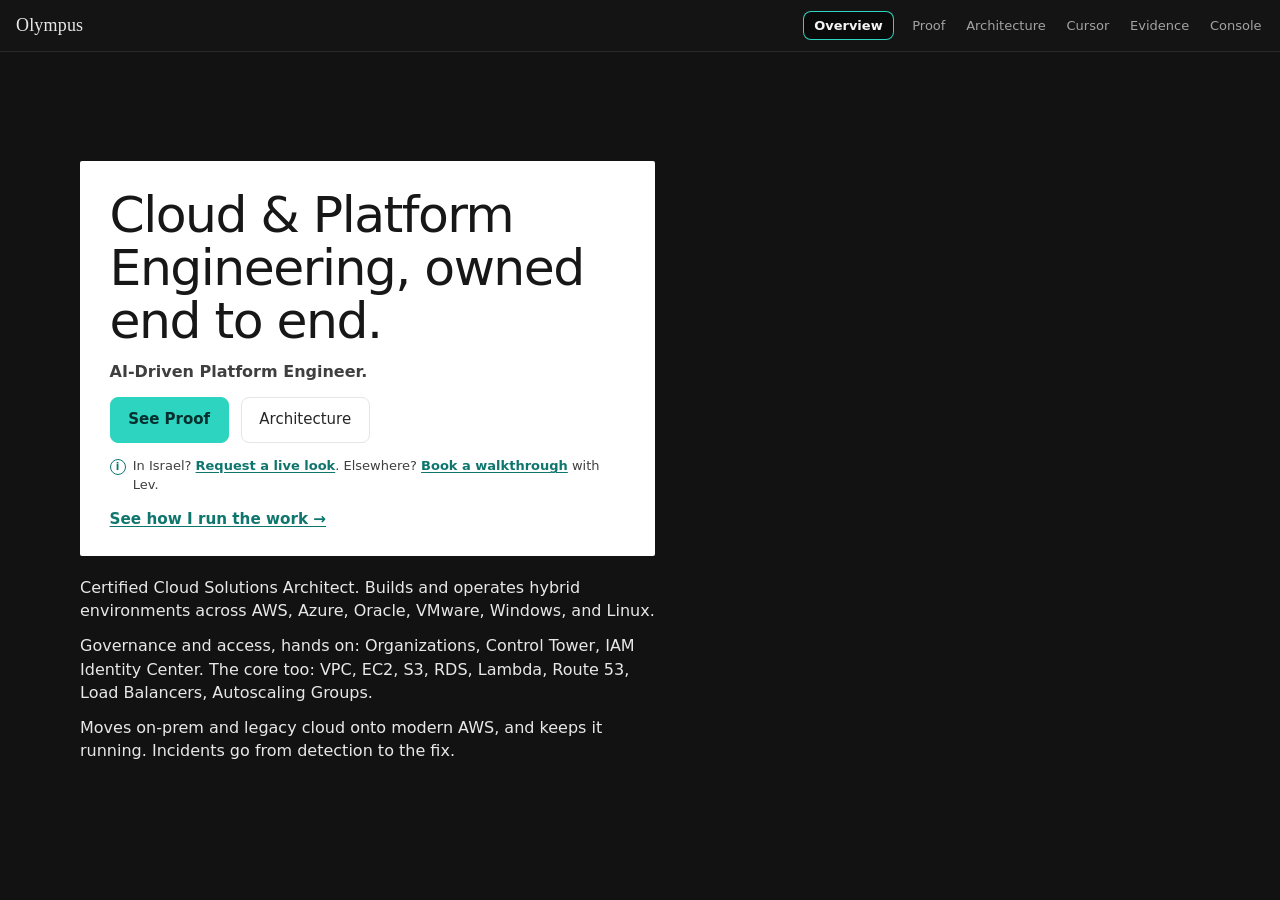
==== commit 53b27f66: "Show how the work runs on the Olympus cursor page. Replace the old cursor sell copy with the v5 comp" ====
--- a/olympus/index.html
+++ b/olympus/index.html
@@ -34,6 +34,7 @@
           <span class="region-note-mark" aria-hidden="true">i</span>
           <span>In Israel? <a href="console.html?state=form&amp;where=IL">Request a live look</a>. Elsewhere? <a href="console.html?state=form&amp;where=elsewhere">Book a walkthrough</a> with Lev.</span>
         </p>
+        <p class="run-work"><a href="cursor/index.html">See how I run the work →</a></p>
       </div>
       <div class="second-look">
         <p>Certified Cloud Solutions Architect. Builds and operates hybrid environments across AWS, Azure, Oracle, VMware, Windows, and Linux.</p>
--- a/olympus/styles.css
+++ b/olympus/styles.css
@@ -916,8 +916,8 @@
 }
 
 .site-nav a {
-  color: #171717;
-  background: #f4f4f5;
+  color: #a3a3a3;
+  background: #0a0a0a;
   border-radius: 8px;
   padding: 0.4rem 0.7rem;
   font-size: 0.8125rem;
@@ -926,16 +926,16 @@
 }
 
 .site-nav a:hover {
-  color: #0a0a0a;
-  background: #fff;
+  color: #f5f5f5;
+  background: #141414;
 }
 
 .site-nav a[aria-current="page"] {
-  color: #0a0a0a;
-  background: #fff;
+  color: #f5f5f5;
+  background: #0a0a0a;
   font-weight: 600;
   letter-spacing: 0;
-  box-shadow: none;
+  box-shadow: inset 0 0 0 1px #2dd4bf;
 }
 
 .page-overview .site-nav a:not([aria-current="page"]) {
@@ -1353,7 +1353,6 @@
   font-size: 0.8rem;
 }
 
-.page-cursor main,
 .page-work main {
   max-width: 90rem;
 }
@@ -1849,3 +1848,167 @@
     animation: none;
   }
 }
+
+/* /cursor — column contract: the diagram image width is the content column; height is auto. */
+
+.page-cursor .run-card {
+  border: 1px solid var(--border);
+  border-radius: 12px;
+  background: #111;
+  padding: 1.2rem;
+}
+
+.page-cursor h1 {
+  margin: 0 0 0.3rem;
+  font-size: 24px;
+  font-weight: 600;
+}
+
+.page-cursor .intro {
+  max-width: 46rem;
+  margin: 0.35rem 0 1rem;
+  color: #c4c4c4;
+  font-size: 15px;
+}
+
+.page-cursor .subline {
+  margin: 0;
+  color: var(--muted);
+  font-size: 13px;
+}
+
+.page-cursor .subline + .subline {
+  margin-bottom: 0.6rem;
+}
+
+.page-cursor .cursor-diagram {
+  margin: 0.6rem 0 0;
+}
+
+.page-cursor .cursor-diagram img {
+  display: block;
+  width: 100%;
+  height: auto;
+  min-width: 0;
+  background: #0b0b0b;
+}
+
+.page-cursor .under-flow {
+  margin: 0.6rem 0 0;
+  color: #c4c4c4;
+  font-size: 13.5px;
+  text-align: center;
+}
+
+.page-cursor .proof-chips {
+  display: grid;
+  grid-template-columns: repeat(3, 1fr);
+  gap: 0.7rem;
+  margin: 1rem 0 0;
+  padding: 0;
+  list-style: none;
+}
+
+.page-cursor .proof-chips > li {
+  margin: 0;
+  padding: 0.7rem 0.85rem;
+  border: 1px solid var(--border);
+  border-radius: 10px;
+  background: var(--bg-panel);
+  color: var(--text);
+  font-size: 13.5px;
+}
+
+.page-cursor .proof-chips p {
+  margin: 0;
+}
+
+.page-cursor .proof-chips p + p,
+.page-cursor .trail p + p {
+  margin-top: 0.15rem;
+}
+
+.page-cursor .trail {
+  margin-top: 0.55rem;
+  padding-top: 0.45rem;
+  border-top: 1px solid var(--border);
+  color: #a3a3a3;
+  font-size: 12.5px;
+}
+
+.page-cursor .trail strong {
+  color: #c4c4c4;
+  font-weight: 600;
+}
+
+.page-cursor .private-refs {
+  margin-top: 0.55rem;
+  color: #a3a3a3;
+  font-size: 12.5px;
+}
+
+.page-cursor .proof-chips a {
+  color: var(--accent);
+}
+
+.page-cursor .prin {
+  display: flex;
+  flex-wrap: wrap;
+  gap: 0.6rem;
+  margin: 1rem 0 0;
+  padding: 0;
+  list-style: none;
+}
+
+.page-cursor .prin li {
+  margin: 0;
+  padding: 0.3rem 0.8rem;
+  border: 1px solid var(--border);
+  border-radius: 999px;
+  color: #d4d4d4;
+  font-size: 13px;
+}
+
+.page-cursor .diagram-source {
+  margin: 0.7rem 0 0;
+  color: #a3a3a3;
+  font-size: 12.5px;
+}
+
+.page-cursor .btnrow {
+  display: flex;
+  flex-wrap: wrap;
+  gap: 0.6rem;
+  margin-top: 1rem;
+}
+
+.page-cursor .btnrow .btn {
+  border-radius: 999px;
+}
+
+.page-cursor .btnrow .btn-primary {
+  padding: 0.7rem 1.3rem;
+  border: 0;
+  font-weight: 700;
+}
+
+.page-cursor .btnrow .btn:not(.btn-primary) {
+  padding: 0.55rem 1rem;
+  font-size: 14px;
+}
+
+.page-overview .run-work {
+  margin: 0.85rem 0 0;
+  font-size: 0.95rem;
+}
+
+.page-overview .run-work a {
+  color: #0f766e;
+  font-weight: 600;
+}
+
+@media (max-width: 800px) {
+  .page-cursor .proof-chips {
+    grid-template-columns: 1fr;
+  }
+}
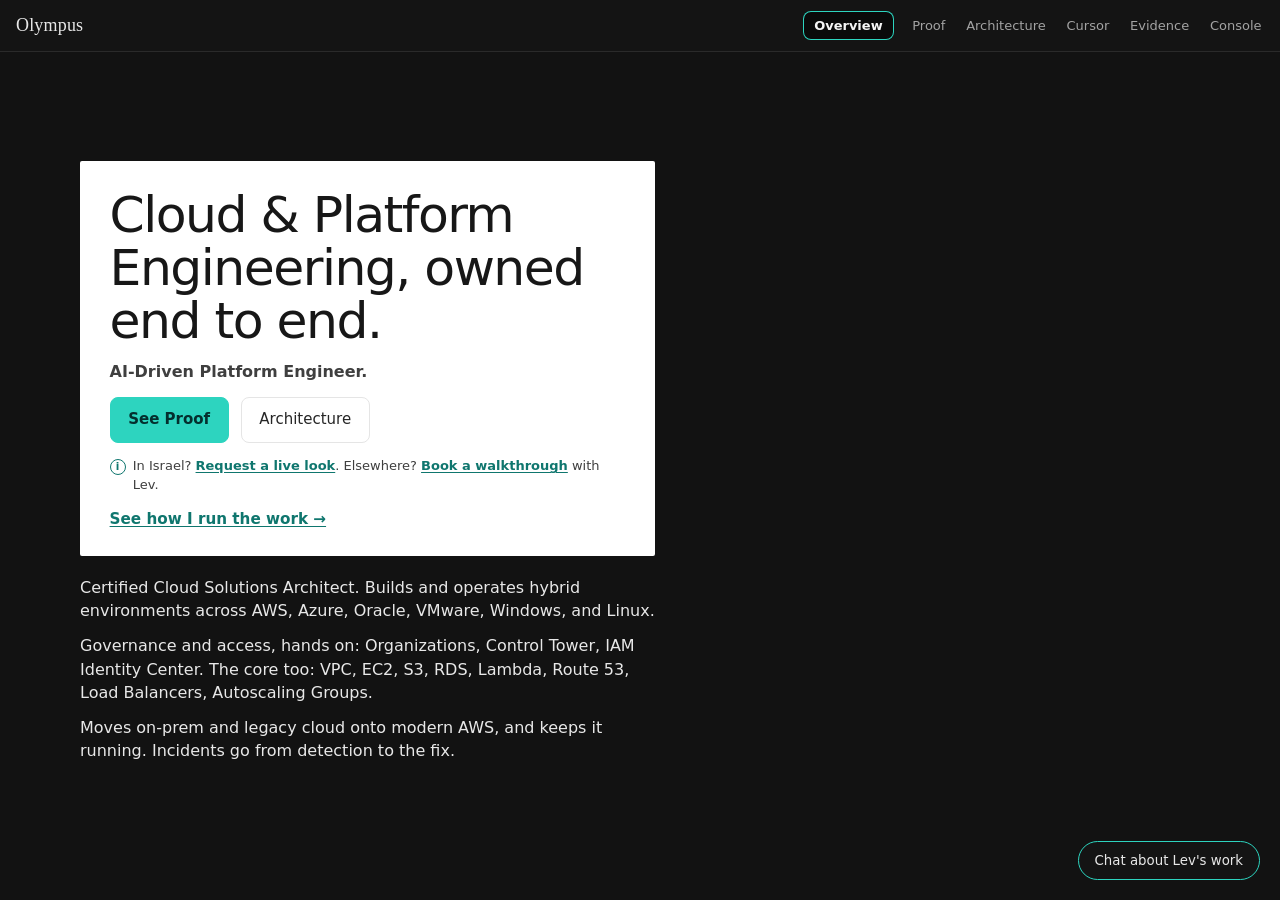
==== commit b7486d0b: "feat(olympus): add the CV chat helper against a stubbed model Limits and locked copy live in olympus" ====
--- a/olympus/index.html
+++ b/olympus/index.html
@@ -43,5 +43,6 @@
       </div>
     </section>
   </main>
+  <script src="chat.js"></script>
 </body>
 </html>
--- a/olympus/styles.css
+++ b/olympus/styles.css
@@ -1893,13 +1893,6 @@
   background: #0b0b0b;
 }
 
-.page-cursor .under-flow {
-  margin: 0.6rem 0 0;
-  color: #c4c4c4;
-  font-size: 13.5px;
-  text-align: center;
-}
-
 .page-cursor .proof-chips {
   display: grid;
   grid-template-columns: repeat(3, 1fr);
@@ -1941,12 +1934,6 @@
   font-weight: 600;
 }
 
-.page-cursor .private-refs {
-  margin-top: 0.55rem;
-  color: #a3a3a3;
-  font-size: 12.5px;
-}
-
 .page-cursor .proof-chips a {
   color: var(--accent);
 }
@@ -2012,3 +1999,188 @@
     grid-template-columns: 1fr;
   }
 }
+
+.chat-bubble,
+.chat-panel,
+.chat-panel button,
+.chat-panel a,
+.chat-panel input {
+  font-family: var(--font-sans);
+}
+
+.chat-bubble {
+  position: fixed;
+  right: 1.25rem;
+  bottom: 1.25rem;
+  z-index: 40;
+  border: 1px solid var(--accent);
+  border-radius: 999px;
+  background: #141414;
+  color: #e8e8e8;
+  padding: 0.7rem 1rem;
+  cursor: pointer;
+}
+
+.chat-panel {
+  position: fixed;
+  right: 1.25rem;
+  bottom: 4.75rem;
+  z-index: 40;
+  display: flex;
+  flex-direction: column;
+  gap: 0.75rem;
+  width: min(22rem, calc(100vw - 1.5rem));
+  max-height: min(32rem, calc(100vh - 6rem));
+  padding: 1rem;
+  border: 1px solid var(--border);
+  border-radius: 12px;
+  background: #141414;
+  color: #e8e8e8;
+  box-shadow: 0 12px 40px rgba(0, 0, 0, 0.45);
+}
+
+.chat-panel[hidden] {
+  display: none;
+}
+
+.chat-bubble:focus,
+.chat-panel button:focus,
+.chat-panel a:focus,
+.chat-panel input:focus {
+  outline: 2px solid var(--focus);
+  outline-offset: 2px;
+}
+
+.chat-head {
+  display: flex;
+  align-items: center;
+  justify-content: space-between;
+  gap: 0.5rem;
+}
+
+.chat-head h2 {
+  margin: 0;
+  font-size: 1rem;
+  color: #e8e8e8;
+}
+
+.chat-log {
+  overflow: auto;
+  display: flex;
+  flex-direction: column;
+  gap: 0.75rem;
+}
+
+.chat-opener,
+.chat-answer,
+.chat-note {
+  margin: 0;
+  color: #e8e8e8;
+}
+
+.chat-suggestions {
+  display: flex;
+  flex-direction: column;
+  gap: 0.4rem;
+  margin: 0;
+  padding: 0;
+  list-style: none;
+}
+
+.chat-suggestions button,
+.chat-send,
+.chat-close {
+  border: 1px solid var(--border);
+  border-radius: 8px;
+  background: #0a0a0a;
+  color: #e8e8e8;
+  text-align: left;
+  padding: 0.45rem 0.6rem;
+  cursor: pointer;
+}
+
+.chat-label {
+  display: block;
+  margin-top: 0.35rem;
+  color: var(--accent);
+  font-size: 0.8rem;
+}
+
+.chat-switch {
+  margin: 0;
+  color: #a3a3a3;
+  font-size: 0.85rem;
+}
+
+.chat-privacy {
+  margin: 0;
+  color: #a3a3a3;
+  font-size: 0.8rem;
+}
+
+.chat-form {
+  display: flex;
+  gap: 0.4rem;
+}
+
+.chat-form input {
+  flex: 1;
+  border: 1px solid var(--border);
+  border-radius: 8px;
+  background: #0a0a0a;
+  color: #e8e8e8;
+  padding: 0.5rem 0.6rem;
+}
+
+.chat-form input:disabled {
+  opacity: 0.55;
+}
+
+.chat-dots {
+  display: flex;
+  gap: 0.3rem;
+  margin: 0;
+  padding: 0.4rem 0;
+}
+
+.chat-dots i {
+  width: 0.45rem;
+  height: 0.45rem;
+  border-radius: 50%;
+  background: #a3a3a3;
+  animation: chat-blink 1s infinite;
+}
+
+.chat-dots i:nth-child(2) {
+  animation-delay: 0.15s;
+}
+
+.chat-dots i:nth-child(3) {
+  animation-delay: 0.3s;
+}
+
+@keyframes chat-blink {
+  50% {
+    opacity: 0.35;
+  }
+}
+
+@media (prefers-reduced-motion: reduce) {
+  .chat-dots i {
+    animation: none;
+    opacity: 0.85;
+  }
+}
+
+@media (max-width: 480px) {
+  .chat-bubble {
+    right: 0.75rem;
+    bottom: 0.75rem;
+  }
+
+  .chat-panel {
+    right: 0.75rem;
+    bottom: 4.25rem;
+    width: calc(100vw - 1.5rem);
+  }
+}
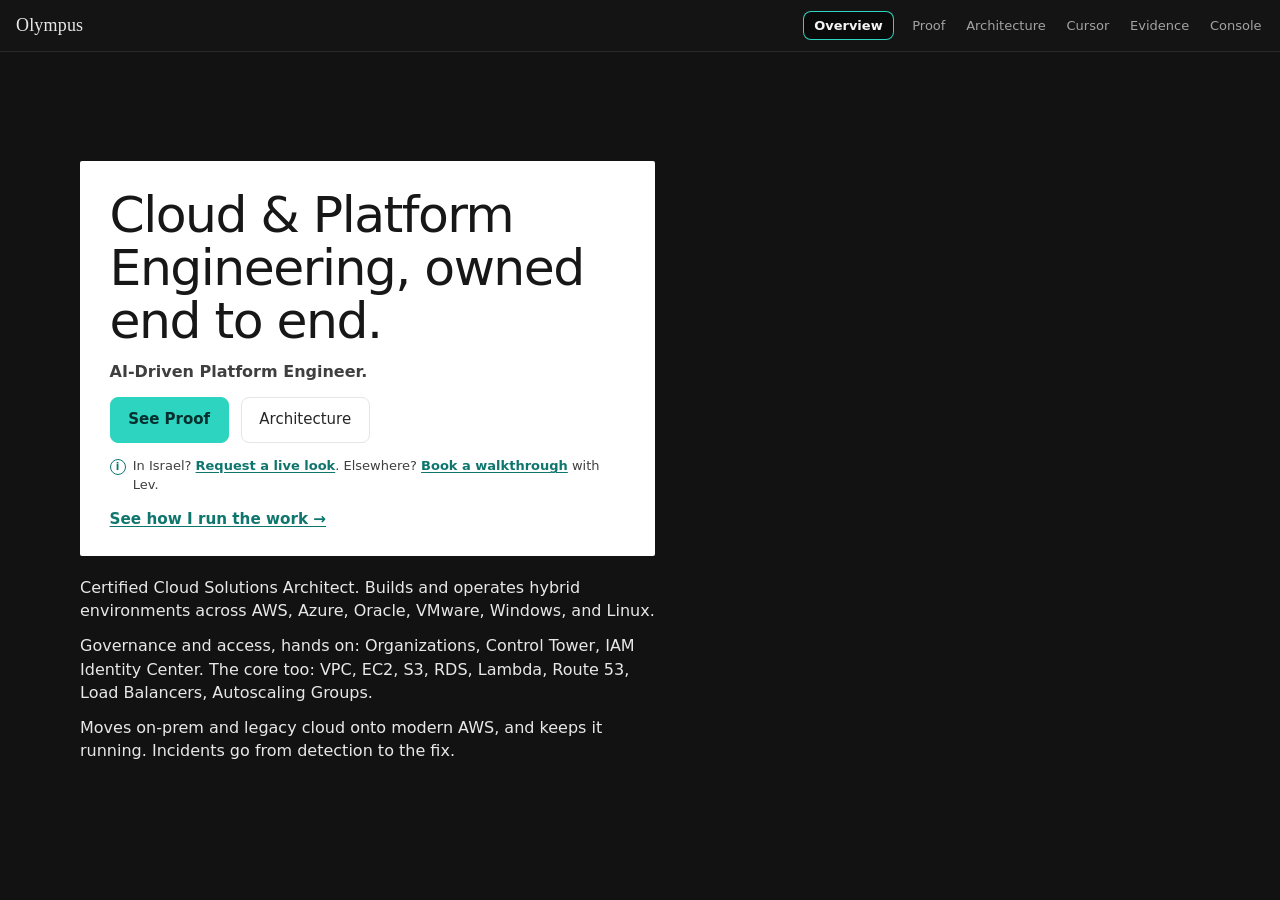
==== commit f602e395: "Mount Olympus chat from the page list in chat-policy.json. #49 rewrote evidence.html and dropped the" ====
--- a/olympus/index.html
+++ b/olympus/index.html
@@ -43,6 +43,5 @@
       </div>
     </section>
   </main>
-  <script src="chat.js"></script>
 </body>
 </html>
--- a/olympus/styles.css
+++ b/olympus/styles.css
@@ -718,7 +718,7 @@
   display: block;
   width: 100%;
   height: auto;
-  min-width: 64rem;
+  min-width: 0;
 }
 
 .hub-fallback {
@@ -731,6 +731,12 @@
   margin: 0 0 0.75rem;
   color: var(--text);
   font-size: 1rem;
+}
+
+.hub-glossary .console-subline {
+  margin: -0.4rem 0 0.9rem;
+  color: var(--muted);
+  font-size: 0.9rem;
 }
 
 .hub-glossary dl {
@@ -790,6 +796,64 @@
   background: var(--bg-panel);
 }
 
+.console-nav button:focus-visible {
+  outline: 2px solid var(--focus);
+  outline-offset: 2px;
+}
+
+.console-panel .panel-tag {
+  margin: 0 0 0.9rem;
+}
+
+.console-panel .panel-diagram {
+  margin: 0 0 1rem;
+}
+
+.console-panel .panel-diagram img {
+  display: block;
+  max-width: 100%;
+  height: auto;
+}
+
+.console-panel .panel-lines {
+  margin: 0 0 1rem;
+  padding: 0;
+  list-style: none;
+  display: grid;
+  gap: 0.5rem;
+}
+
+.console-panel .panel-lines li {
+  color: var(--muted);
+  font-size: 0.9rem;
+}
+
+.console-panel .panel-lines strong {
+  color: var(--text);
+  font-weight: 600;
+}
+
+.console-panel .flow-cards {
+  display: grid;
+  grid-template-columns: repeat(auto-fit, minmax(12rem, 1fr));
+  gap: 0.6rem;
+  margin: 0.9rem 0 1rem;
+}
+
+.console-panel .flow-cards .card h3 {
+  margin: 0 0 0.3rem;
+  font-family: var(--font-sans);
+  font-size: 0.85rem;
+  font-weight: 600;
+  color: var(--accent);
+}
+
+.console-panel .flow-cards .card p {
+  margin: 0;
+  color: var(--muted);
+  font-size: 0.75rem;
+}
+
 .page-console .console-panel {
   width: 100%;
   max-width: none;
@@ -1503,6 +1567,25 @@
   .page-proof .proof-columns {
     grid-template-columns: 1fr;
     row-gap: 2rem;
+  }
+
+  .page-proof .sell-card {
+    flex: 1 1 auto;
+    width: 100%;
+    max-width: 100%;
+    min-width: 0;
+    padding: 1.25rem 1.1rem 1.2rem;
+  }
+
+  .page-proof .sell-card h1 {
+    font-size: clamp(1.6rem, 8vw, 2rem);
+    overflow-wrap: anywhere;
+  }
+
+  .page-proof .sell-card,
+  .page-proof .proof-lines li,
+  .page-proof .timeline-rail li {
+    overflow-wrap: anywhere;
   }
 }
 
@@ -1576,6 +1659,24 @@
   border-radius: 14px;
 }
 
+.page-console .sleep-poster {
+  display: none;
+}
+
+.sleep-panel .panel-diagram {
+  margin: 0 0 1rem;
+}
+
+.sleep-panel .panel-diagram img {
+  display: block;
+  max-width: 100%;
+  height: auto;
+}
+
+.page-console .sleep-card {
+  grid-template-columns: minmax(0, 1fr);
+}
+
 .sleep-poster {
   position: relative;
   aspect-ratio: 16 / 10;
@@ -2172,6 +2273,28 @@
   }
 }
 
+body.page-console:has(.console-shell) .chat-bubble {
+  left: 0.75rem;
+  right: auto;
+  bottom: 1.25rem;
+  max-width: 12.5rem;
+  box-sizing: border-box;
+  white-space: nowrap;
+  transition: opacity 150ms ease;
+}
+
+body.page-console:has(.console-shell) .chat-bubble.dock-hidden {
+  opacity: 0;
+  visibility: hidden;
+  pointer-events: none;
+}
+
+@media (prefers-reduced-motion: reduce) {
+  body.page-console:has(.console-shell) .chat-bubble {
+    transition: none;
+  }
+}
+
 @media (max-width: 480px) {
   .chat-bubble {
     right: 0.75rem;
@@ -2184,3 +2307,82 @@
     width: calc(100vw - 1.5rem);
   }
 }
+
+/* Evidence — scoped to main.ev */
+.ev { max-width: var(--max); margin: 0 auto; padding: 4rem 1.25rem 3rem; }
+.ev h1, .ev h2, .ev h3, .ev p { margin: 0; }
+.ev-hero { display: grid; grid-template-columns: minmax(0,1fr) minmax(0,1.15fr); gap: 2.5rem; align-items: center; margin-bottom: 3rem; }
+.ev-eyebrow { font-family: var(--font-mono); font-size: 12px; letter-spacing: .14em; text-transform: uppercase; color: var(--accent); margin-bottom: .9rem !important; }
+.ev-hero h1 { font-family: var(--font-serif); font-weight: 400; font-size: clamp(2.2rem, 5vw, 3.6rem); line-height: 1.05; color: var(--text-strong); letter-spacing: -.01em; }
+.ev-sub { margin-top: 1.1rem !important; font-size: 1.1rem; color: var(--muted); max-width: 30rem; }
+.ev-stats { list-style: none; padding: 0; margin: 2rem 0 0; display: flex; flex-wrap: wrap; gap: 1rem; }
+.ev-stats li { padding: .9rem 1.4rem; border: 1px solid var(--border); background: var(--bg-elev); min-width: 7.5rem; }
+.ev-stats strong { display: block; font-family: var(--font-serif); font-weight: 400; font-size: 2.6rem; line-height: 1; color: var(--accent); }
+.ev-stats span { font-family: var(--font-mono); font-size: 12px; text-transform: uppercase; letter-spacing: .1em; color: var(--muted); }
+.ev-card { display: block; padding: 1.4rem 1.5rem; border: 1px solid var(--border); background: var(--bg-elev); min-width: 0; overflow-wrap: anywhere; }
+.ev-card h3 { font-size: 1rem; color: var(--text-strong); margin-bottom: .5rem !important; }
+.ev-card p { color: var(--text); }
+.ev-hero-card { padding: 2.25rem; border-color: rgba(45,212,191,.45); background: linear-gradient(160deg, rgba(45,212,191,.09), var(--bg-elev) 55%); box-shadow: 0 0 0 1px rgba(45,212,191,.08), 0 24px 60px -30px rgba(45,212,191,.35); }
+.ev-hero-card h2 { font-size: 1.6rem; color: var(--text-strong); }
+.ev-hero-line { font-size: 1.2rem; line-height: 1.5; color: var(--text-strong); margin: 1.1rem 0 1.75rem !important; }
+.ev-actions { display: flex; flex-wrap: wrap; gap: .75rem; }
+.ev-actions .btn { padding: .75rem 1.2rem; font-size: 1rem; }
+.ev-private { color: var(--muted); font-size: .95rem; padding: 1rem 0; border-top: 1px solid var(--border); margin-bottom: 2rem !important; }
+.ev-group { margin-bottom: 2.5rem; }
+.ev-group-title { font-family: var(--font-serif); font-weight: 400; font-size: 1.5rem; color: var(--text-strong); margin-bottom: 1rem !important; }
+.ev-grid { display: grid; grid-template-columns: repeat(auto-fit, minmax(min(100%, 15rem), 1fr)); gap: 1rem; }
+.lock { color: var(--muted); font-size: .8em; margin-right: .5rem; }
+.ev-split { display: grid; grid-template-columns: repeat(auto-fit, minmax(min(100%, 20rem), 1fr)); gap: 1rem 1.5rem; }
+.ev-card-hl { border-left: 3px solid var(--accent); }
+.ev-card-hl p { font-size: 1.05rem; color: var(--text-strong); }
+.ev-card-link { text-decoration: none; color: var(--text); }
+.ev-card-link p { color: var(--accent); }
+.ev-card-link:hover, .ev-card-link:focus-visible { border-color: var(--accent); }
+.ev-foot { margin-top: 3rem; padding-top: 1.25rem; border-top: 1px solid var(--border); display: flex; flex-wrap: wrap; justify-content: flex-end; gap: .75rem; color: var(--muted); font-size: .875rem; }
+.ev-verified { font-family: var(--font-mono); font-size: 12px; color: var(--muted); }
+.ev-verified span { color: var(--accent); }
+.ev a:focus-visible { outline: 2px solid var(--focus); outline-offset: 3px; }
+@media (max-width: 760px) {
+  .ev { padding-top: 2.5rem; }
+  .ev-hero { grid-template-columns: 1fr; gap: 1.75rem; }
+  .ev-hero-card { padding: 1.5rem; }
+}
+
+@media (max-width: 480px) {
+  .page-evidence .ev {
+    padding-top: 1.25rem;
+    padding-bottom: 5.5rem;
+  }
+  .page-evidence .ev-stats {
+    margin-top: 1rem;
+  }
+  .page-evidence .ev-hero {
+    gap: 1rem;
+  }
+  .page-evidence .ev-hero-line {
+    margin: 0.75rem 0 1rem !important;
+  }
+  .page-evidence .ev-hero-card {
+    padding-top: 1.15rem;
+  }
+}
+/* Brightness pass */
+.ev .ev-hero h1, .ev .ev-card h3, .ev .ev-hero-card h2, .ev .ev-group-title, .ev .ev-hero-line { color: #f5f5f5; opacity: 1; }
+.ev .ev-sub, .ev .ev-card p, .ev .ev-private { color: #e8e8e8; opacity: 1; }
+.ev .ev-stats strong { color: #2dd4bf; }
+.ev .ev-stats span { color: #e8e8e8; }
+.ev .ev-card-link p { color: #2dd4bf; }
+.ev .ev-foot, .ev .ev-verified { color: #a3a3a3; }
+.ev .ev-hero-card p.ev-hero-line { color: #f5f5f5; }
+/* Copy pass */
+.ev .ev-kicker { font-family: var(--font-mono); font-size: 12px; letter-spacing: .1em; text-transform: uppercase; color: #2dd4bf; margin-bottom: .5rem; }
+.ev .ev-card-link p.ev-demo-line { color: #e8e8e8; }
+.ev .ev-card-link p.ev-cta { color: #2dd4bf; margin-top: .6rem; font-weight: 600; }
+.ev .ev-card p, .ev h1, .ev .ev-sub { text-wrap: pretty; }
+/* CV×Jobs product card */
+.ev-product { margin-bottom: 2.5rem; }
+.ev .ev-product-card { padding: 1.9rem 2rem; border-color: rgba(45,212,191,.35); background: linear-gradient(160deg, rgba(45,212,191,.06), var(--bg-elev) 55%); box-shadow: 0 0 0 1px rgba(45,212,191,.05), 0 20px 50px -32px rgba(45,212,191,.25); }
+.ev .ev-product-card p.ev-tag { display: inline-block; font-size: .78rem; letter-spacing: .04em; text-transform: uppercase; color: #a3a3a3; border: 1px solid var(--border); padding: .15rem .55rem; margin-bottom: .9rem !important; }
+.ev .ev-product-card h3 { font-size: 1.5rem; color: #f5f5f5; }
+.ev .ev-product-card p.ev-product-line { font-size: 1.15rem; line-height: 1.5; color: #f5f5f5; margin: .6rem 0 1.4rem !important; max-width: 46rem; }
+@media (max-width: 720px) { .ev .ev-product-card { padding: 1.4rem; } }
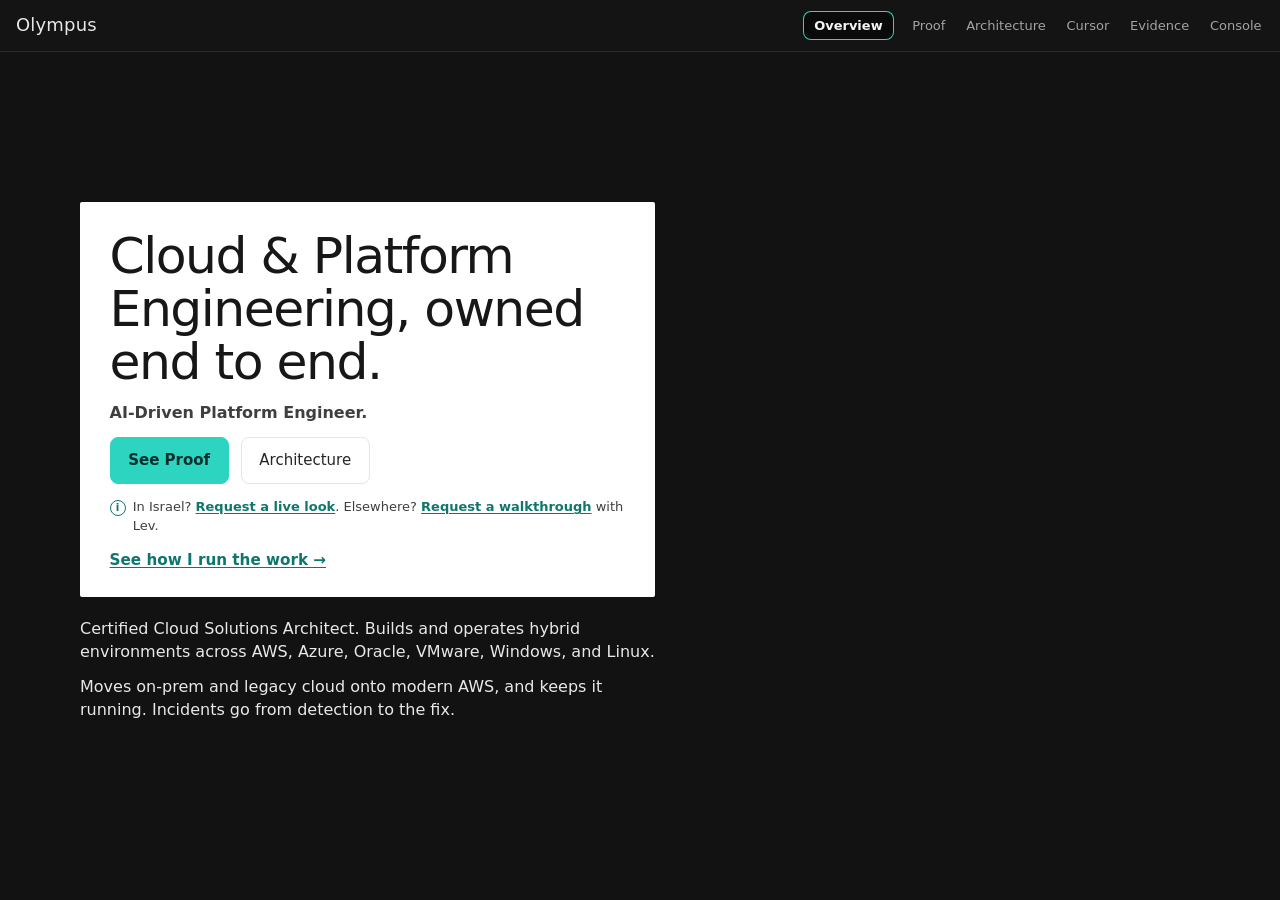
==== commit 5f52b5e6: "Align the Olympus portal with the review and CloudFront error pages. Proof, console, evidence, and a" ====
--- a/olympus/index.html
+++ b/olympus/index.html
@@ -32,13 +32,12 @@
         </div>
         <p class="region-note">
           <span class="region-note-mark" aria-hidden="true">i</span>
-          <span>In Israel? <a href="console.html?state=form&amp;where=IL">Request a live look</a>. Elsewhere? <a href="console.html?state=form&amp;where=elsewhere">Book a walkthrough</a> with Lev.</span>
+          <span>In Israel? <a href="console.html?state=form&amp;where=IL">Request a live look</a>. Elsewhere? <a href="console.html?state=form&amp;where=elsewhere">Request a walkthrough</a> with Lev.</span>
         </p>
         <p class="run-work"><a href="cursor/index.html">See how I run the work →</a></p>
       </div>
       <div class="second-look">
         <p>Certified Cloud Solutions Architect. Builds and operates hybrid environments across AWS, Azure, Oracle, VMware, Windows, and Linux.</p>
-        <p>Governance and access, hands on: Organizations, Control Tower, IAM Identity Center. The core too: VPC, EC2, S3, RDS, Lambda, Route 53, Load Balancers, Autoscaling Groups.</p>
         <p>Moves on-prem and legacy cloud onto modern AWS, and keeps it running. Incidents go from detection to the fix.</p>
       </div>
     </section>
--- a/olympus/styles.css
+++ b/olympus/styles.css
@@ -15,6 +15,8 @@
   --font-mono: ui-monospace, "Cascadia Code", Consolas, monospace;
   --max: 68rem;
   --gap: 0.75rem;
+  --arch-diagram-max: 72rem;
+  --chat-pill-height: calc(0.7rem * 2 + 1.45 * 0.9375rem + 2px);
 }
 
 *,
@@ -102,7 +104,7 @@
 }
 
 .brand {
-  font-family: var(--font-serif);
+  font-family: var(--font-sans);
   font-size: 18px;
   font-weight: 500;
   letter-spacing: 0.01em;
@@ -160,6 +162,7 @@
 .page-console main {
   max-width: none;
   padding: 0;
+  animation: none;
 }
 
 h1,
@@ -272,7 +275,7 @@
   font-weight: 600;
   letter-spacing: 0.08em;
   text-transform: uppercase;
-  color: #737373;
+  color: #8a8a8a;
 }
 
 .timeline-rail {
@@ -388,7 +391,7 @@
 }
 
 .card.featured > p {
-  color: #737373;
+  color: #8a8a8a;
 }
 
 .card.featured a {
@@ -493,7 +496,7 @@
 
 .explore-label {
   margin: 0 0.65rem 0 0;
-  color: #737373;
+  color: #8a8a8a;
   font-size: 0.8rem;
 }
 
@@ -505,12 +508,12 @@
 
 .explore a:not(:last-child)::after {
   content: "·";
-  color: #525252;
+  color: #8a8a8a;
   margin-left: 0.75rem;
 }
 
 .explore a span {
-  color: #737373;
+  color: #8a8a8a;
 }
 
 .explore a:hover {
@@ -519,7 +522,7 @@
 }
 
 .page-architecture main {
-  max-width: none;
+  max-width: var(--arch-diagram-max);
   padding: 16px 0 2rem;
 }
 
@@ -542,7 +545,7 @@
 }
 
 .diagram-kicker {
-  color: #737373;
+  color: #8a8a8a;
   font-size: 13px;
   margin-bottom: 0.65rem;
 }
@@ -579,7 +582,7 @@
 
 .diagram-hero figcaption {
   padding: 0.55rem 1rem 0;
-  color: #737373;
+  color: #8a8a8a;
   font-size: 0.8rem;
 }
 
@@ -714,6 +717,13 @@
   margin: 0;
 }
 
+.hub-zoom {
+  display: block;
+  width: 100%;
+  color: inherit;
+  text-decoration: none;
+}
+
 .hub-diagram {
   display: block;
   width: 100%;
@@ -761,6 +771,61 @@
 .console-shell {
   display: grid;
   grid-template-columns: 14rem minmax(0, 1fr);
+}
+
+.console-column {
+  min-width: 0;
+  display: flex;
+  flex-direction: column;
+}
+
+.live-dashboards {
+  margin: 0;
+  padding: 0 1.25rem 2rem;
+}
+
+.live-dashboards h2 {
+  margin: 0 0 0.35rem;
+  color: var(--text);
+  font-size: 1rem;
+}
+
+.demo-note {
+  margin: 0 0 0.75rem;
+  color: #8a8a8a;
+  font-size: 0.9rem;
+}
+
+.dash-tiles {
+  display: grid;
+  grid-template-columns: repeat(4, minmax(0, 1fr));
+  gap: 0.6rem;
+  margin: 0;
+  padding: 0;
+  list-style: none;
+}
+
+.dash-tile {
+  display: flex;
+  flex-direction: column;
+  align-items: flex-start;
+  justify-content: space-between;
+  gap: 0.75rem;
+  height: 100%;
+  border: 1px solid var(--border);
+  background: var(--bg-elev);
+  color: var(--text);
+  text-decoration: none;
+  padding: 0.75rem 0.85rem;
+  font-weight: 600;
+}
+
+.dash-name {
+  display: block;
+}
+
+.dash-tile:hover {
+  border-color: var(--accent);
 }
 
 .console-nav {
@@ -943,6 +1008,10 @@
     flex-wrap: wrap;
   }
 
+  .dash-tiles {
+    grid-template-columns: 1fr;
+  }
+
   .kvs {
     grid-template-columns: 1fr;
   }
@@ -1108,9 +1177,13 @@
   align-self: start;
 }
 
+.page-overview .sell-card h1,
+.page-proof .sell-card h1 {
+  color: #171717;
+}
+
 .page-overview .sell-card h1 {
   margin-top: 0;
-  color: #171717;
 }
 
 .page-overview .sell-card .role {
@@ -1304,6 +1377,11 @@
   margin-top: 0.15rem;
 }
 
+.page-proof #timeline-title,
+.page-proof .timeline-rail .mono {
+  font-size: 13px;
+}
+
 .page-proof .timeline-rail {
   grid-template-columns: 1fr;
   gap: 0.85rem;
@@ -1334,7 +1412,7 @@
 
 .quiet-block {
   margin-top: 2rem;
-  color: #737373;
+  color: #8a8a8a;
 }
 
 .quiet-block h2 {
@@ -1343,17 +1421,17 @@
   font-weight: 600;
   letter-spacing: 0.08em;
   text-transform: uppercase;
-  color: #525252;
+  color: #8a8a8a;
 }
 
 .quiet-block .timeline-rail li,
 .quiet-block .chip-row .badge {
-  color: #737373;
+  color: #8a8a8a;
   border-top-color: #333;
 }
 
 .page-architecture main {
-  max-width: 72rem;
+  max-width: var(--arch-diagram-max);
   padding: 1.25rem 1rem 3rem;
 }
 
@@ -1385,8 +1463,8 @@
 .arch-block img {
   display: block;
   width: 100%;
+  max-width: var(--arch-diagram-max);
   height: auto;
-  background: #fff;
 }
 
 .arch-block h2 {
@@ -1413,7 +1491,7 @@
 .arch-footer .note,
 .cursor-note {
   margin: 0;
-  color: #737373;
+  color: #8a8a8a;
   font-size: 0.8rem;
 }
 
@@ -1430,7 +1508,7 @@
 
 .work-kicker {
   margin: 0 0 0.4rem;
-  color: #737373;
+  color: #8a8a8a;
   font-size: 0.75rem;
 }
 
@@ -1506,7 +1584,7 @@
 
 .raster-well figcaption {
   margin-top: 0.4rem;
-  color: #737373;
+  color: #8a8a8a;
   font-family: var(--font-mono);
   font-size: 0.68rem;
 }
@@ -1673,6 +1751,22 @@
   height: auto;
 }
 
+.sleep-panel .panel-diagram img.sleep-strip-phone {
+  display: none;
+}
+
+@media (max-width: 640px) {
+  .sleep-panel .panel-diagram img.sleep-strip-desk {
+    display: none;
+  }
+
+  .sleep-panel .panel-diagram img.sleep-strip-phone {
+    display: block;
+    max-width: 100%;
+    height: auto;
+  }
+}
+
 .page-console .sleep-card {
   grid-template-columns: minmax(0, 1fr);
 }
@@ -1745,12 +1839,27 @@
 
 .sleep-dot.is-wait {
   background: var(--focus);
-  animation: sleep-pulse 1.4s infinite;
 }
 
 .sleep-dot.is-live {
   background: #4ade80;
-  animation: sleep-pulse 2s infinite;
+}
+
+.sleep-status {
+  color: var(--text);
+  font-weight: 600;
+}
+
+.sleep-spin-text {
+  position: absolute;
+  width: 1px;
+  height: 1px;
+  margin: -1px;
+  padding: 0;
+  overflow: hidden;
+  clip: rect(0, 0, 0, 0);
+  white-space: nowrap;
+  border: 0;
 }
 
 @keyframes sleep-pulse {
@@ -1817,6 +1926,14 @@
   padding: 0.3rem 0;
 }
 
+.sleep-steps .sleep-ok,
+.sleep-steps .sleep-pend,
+.sleep-steps .sleep-spin {
+  flex: 0 0 14px;
+  width: 14px;
+  text-align: left;
+}
+
 .sleep-ok { color: #4ade80; }
 .sleep-pend { color: #8a8a8a; }
 
@@ -1826,7 +1943,6 @@
   border: 2px solid #444;
   border-top-color: var(--accent);
   border-radius: 50%;
-  animation: sleep-spin 1s linear infinite;
 }
 
 @keyframes sleep-spin {
@@ -1856,7 +1972,8 @@
 }
 
 .sleep-form input[type="text"],
-.sleep-form input[type="email"] {
+.sleep-form input[type="email"],
+.sleep-form input[type="datetime-local"] {
   padding: 0.45rem 0.65rem;
   border: 1px solid var(--border);
   border-radius: 8px;
@@ -1864,6 +1981,7 @@
   color: var(--text);
   font: inherit;
   font-size: 14px;
+  color-scheme: dark;
 }
 
 .sleep-radios {
@@ -1948,6 +2066,19 @@
   .sleep-spin {
     animation: none;
   }
+
+  .sleep-spin {
+    visibility: hidden;
+  }
+
+  .sleep-spin-text {
+    position: static;
+    width: auto;
+    height: auto;
+    margin: 0;
+    overflow: visible;
+    clip: auto;
+  }
 }
 
 /* /cursor — column contract: the diagram image width is the content column; height is auto. */
@@ -2027,7 +2158,7 @@
   padding-top: 0.45rem;
   border-top: 1px solid var(--border);
   color: #a3a3a3;
-  font-size: 12.5px;
+  font-size: 13px;
 }
 
 .page-cursor .trail strong {
@@ -2055,12 +2186,6 @@
   border-radius: 999px;
   color: #d4d4d4;
   font-size: 13px;
-}
-
-.page-cursor .diagram-source {
-  margin: 0.7rem 0 0;
-  color: #a3a3a3;
-  font-size: 12.5px;
 }
 
 .page-cursor .btnrow {
@@ -2107,6 +2232,10 @@
 .chat-panel a,
 .chat-panel input {
   font-family: var(--font-sans);
+}
+
+body:has(.chat-bubble) {
+  padding-bottom: calc(var(--chat-pill-height) + 1.25rem);
 }
 
 .chat-bubble {
@@ -2203,8 +2332,12 @@
 .chat-label {
   display: block;
   margin-top: 0.35rem;
+  color: #9ca3af;
+  font-size: 13px;
+}
+
+.chat-label-rag {
   color: var(--accent);
-  font-size: 0.8rem;
 }
 
 .chat-switch {
@@ -2249,15 +2382,10 @@
   height: 0.45rem;
   border-radius: 50%;
   background: #a3a3a3;
-  animation: chat-blink 1s infinite;
-}
-
-.chat-dots i:nth-child(2) {
-  animation-delay: 0.15s;
-}
-
-.chat-dots i:nth-child(3) {
-  animation-delay: 0.3s;
+}
+
+.page-console .chat-dots i {
+  opacity: 0.85;
 }
 
 @keyframes chat-blink {
@@ -2280,7 +2408,7 @@
   max-width: 12.5rem;
   box-sizing: border-box;
   white-space: nowrap;
-  transition: opacity 150ms ease;
+  transition: none;
 }
 
 body.page-console:has(.console-shell) .chat-bubble.dock-hidden {
@@ -2301,6 +2429,10 @@
     bottom: 0.75rem;
   }
 
+  body:has(.chat-bubble) {
+    padding-bottom: calc(var(--chat-pill-height) + 0.75rem);
+  }
+
   .chat-panel {
     right: 0.75rem;
     bottom: 4.25rem;
@@ -2312,13 +2444,13 @@
 .ev { max-width: var(--max); margin: 0 auto; padding: 4rem 1.25rem 3rem; }
 .ev h1, .ev h2, .ev h3, .ev p { margin: 0; }
 .ev-hero { display: grid; grid-template-columns: minmax(0,1fr) minmax(0,1.15fr); gap: 2.5rem; align-items: center; margin-bottom: 3rem; }
-.ev-eyebrow { font-family: var(--font-mono); font-size: 12px; letter-spacing: .14em; text-transform: uppercase; color: var(--accent); margin-bottom: .9rem !important; }
+.ev-eyebrow { font-family: var(--font-mono); font-size: 13px; letter-spacing: .14em; text-transform: uppercase; color: var(--accent); margin-bottom: .9rem !important; }
 .ev-hero h1 { font-family: var(--font-serif); font-weight: 400; font-size: clamp(2.2rem, 5vw, 3.6rem); line-height: 1.05; color: var(--text-strong); letter-spacing: -.01em; }
 .ev-sub { margin-top: 1.1rem !important; font-size: 1.1rem; color: var(--muted); max-width: 30rem; }
 .ev-stats { list-style: none; padding: 0; margin: 2rem 0 0; display: flex; flex-wrap: wrap; gap: 1rem; }
 .ev-stats li { padding: .9rem 1.4rem; border: 1px solid var(--border); background: var(--bg-elev); min-width: 7.5rem; }
 .ev-stats strong { display: block; font-family: var(--font-serif); font-weight: 400; font-size: 2.6rem; line-height: 1; color: var(--accent); }
-.ev-stats span { font-family: var(--font-mono); font-size: 12px; text-transform: uppercase; letter-spacing: .1em; color: var(--muted); }
+.ev-stats span { font-family: var(--font-mono); font-size: 13px; text-transform: uppercase; letter-spacing: .1em; color: var(--muted); }
 .ev-card { display: block; padding: 1.4rem 1.5rem; border: 1px solid var(--border); background: var(--bg-elev); min-width: 0; overflow-wrap: anywhere; }
 .ev-card h3 { font-size: 1rem; color: var(--text-strong); margin-bottom: .5rem !important; }
 .ev-card p { color: var(--text); }
@@ -2339,7 +2471,7 @@
 .ev-card-link p { color: var(--accent); }
 .ev-card-link:hover, .ev-card-link:focus-visible { border-color: var(--accent); }
 .ev-foot { margin-top: 3rem; padding-top: 1.25rem; border-top: 1px solid var(--border); display: flex; flex-wrap: wrap; justify-content: flex-end; gap: .75rem; color: var(--muted); font-size: .875rem; }
-.ev-verified { font-family: var(--font-mono); font-size: 12px; color: var(--muted); }
+.ev-verified { font-family: var(--font-mono); font-size: 13px; color: var(--muted); }
 .ev-verified span { color: var(--accent); }
 .ev a:focus-visible { outline: 2px solid var(--focus); outline-offset: 3px; }
 @media (max-width: 760px) {
@@ -2349,20 +2481,19 @@
 }
 
 @media (max-width: 480px) {
-  .page-evidence .ev {
+  .page-evidence:has(.chat-bubble) .ev {
     padding-top: 1.25rem;
-    padding-bottom: 5.5rem;
-  }
-  .page-evidence .ev-stats {
+  }
+  .page-evidence:has(.chat-bubble) .ev-stats {
     margin-top: 1rem;
   }
-  .page-evidence .ev-hero {
+  .page-evidence:has(.chat-bubble) .ev-hero {
     gap: 1rem;
   }
-  .page-evidence .ev-hero-line {
+  .page-evidence:has(.chat-bubble) .ev-hero-line {
     margin: 0.75rem 0 1rem !important;
   }
-  .page-evidence .ev-hero-card {
+  .page-evidence:has(.chat-bubble) .ev-hero-card {
     padding-top: 1.15rem;
   }
 }
@@ -2375,14 +2506,102 @@
 .ev .ev-foot, .ev .ev-verified { color: #a3a3a3; }
 .ev .ev-hero-card p.ev-hero-line { color: #f5f5f5; }
 /* Copy pass */
-.ev .ev-kicker { font-family: var(--font-mono); font-size: 12px; letter-spacing: .1em; text-transform: uppercase; color: #2dd4bf; margin-bottom: .5rem; }
+.ev .ev-kicker { font-family: var(--font-mono); font-size: 13px; letter-spacing: .1em; text-transform: uppercase; color: #2dd4bf; margin-bottom: .5rem; }
 .ev .ev-card-link p.ev-demo-line { color: #e8e8e8; }
 .ev .ev-card-link p.ev-cta { color: #2dd4bf; margin-top: .6rem; font-weight: 600; }
 .ev .ev-card p, .ev h1, .ev .ev-sub { text-wrap: pretty; }
 /* CV×Jobs product card */
 .ev-product { margin-bottom: 2.5rem; }
 .ev .ev-product-card { padding: 1.9rem 2rem; border-color: rgba(45,212,191,.35); background: linear-gradient(160deg, rgba(45,212,191,.06), var(--bg-elev) 55%); box-shadow: 0 0 0 1px rgba(45,212,191,.05), 0 20px 50px -32px rgba(45,212,191,.25); }
-.ev .ev-product-card p.ev-tag { display: inline-block; font-size: .78rem; letter-spacing: .04em; text-transform: uppercase; color: #a3a3a3; border: 1px solid var(--border); padding: .15rem .55rem; margin-bottom: .9rem !important; }
+.ev .ev-product-card p.ev-tag { display: inline-block; font-size: 13px; letter-spacing: .04em; text-transform: uppercase; color: #a3a3a3; border: 1px solid var(--border); padding: .15rem .55rem; margin-bottom: .9rem !important; }
 .ev .ev-product-card h3 { font-size: 1.5rem; color: #f5f5f5; }
 .ev .ev-product-card p.ev-product-line { font-size: 1.15rem; line-height: 1.5; color: #f5f5f5; margin: .6rem 0 1.4rem !important; max-width: 46rem; }
 @media (max-width: 720px) { .ev .ev-product-card { padding: 1.4rem; } }
+
+/* Console stills: final state, no motion. */
+.page-console,
+.page-console *,
+.page-console *::before,
+.page-console *::after {
+  animation: none !important;
+  transition: none !important;
+}
+
+.anon-preview {
+  max-width: 28rem;
+  margin: 0 0 1rem;
+  padding: 0.85rem 1rem;
+  border: 1px solid var(--border);
+  background: var(--bg-elev);
+  text-align: left;
+}
+
+.anon-kicker {
+  margin: 0;
+  color: var(--accent);
+  font-family: var(--font-mono);
+  font-size: 0.75rem;
+  letter-spacing: 0.06em;
+  text-transform: uppercase;
+}
+
+.anon-note {
+  margin: 0.35rem 0 0.75rem;
+  color: var(--muted);
+  font-size: 0.9rem;
+}
+
+.anon-row {
+  display: flex;
+  justify-content: space-between;
+  gap: 1rem;
+  padding: 0.45rem 0;
+  border-top: 1px solid var(--border);
+  color: var(--text);
+  font-size: 0.9rem;
+}
+
+.anon-mark {
+  color: var(--muted);
+}
+
+.anon-actions {
+  display: flex;
+  flex-wrap: wrap;
+  gap: 0.5rem;
+  margin: 0 0 1rem;
+}
+
+.anon-quiet {
+  margin: 0.15rem 0 0.2rem;
+  font-size: 0.85rem;
+}
+
+.anon-quiet a {
+  color: var(--muted);
+  text-decoration: underline;
+  text-underline-offset: 3px;
+}
+
+.page-console .sleep-spin {
+  display: block;
+  visibility: hidden;
+}
+
+.page-console .sleep-steps .sleep-spin-text {
+  margin-left: 0;
+  padding-left: 0;
+}
+
+.page-console .sleep-spin-text {
+  position: static;
+  width: auto;
+  height: auto;
+  margin: 0;
+  overflow: visible;
+  clip: auto;
+}
+
+.gated-panel .anon-preview {
+  width: 100%;
+}
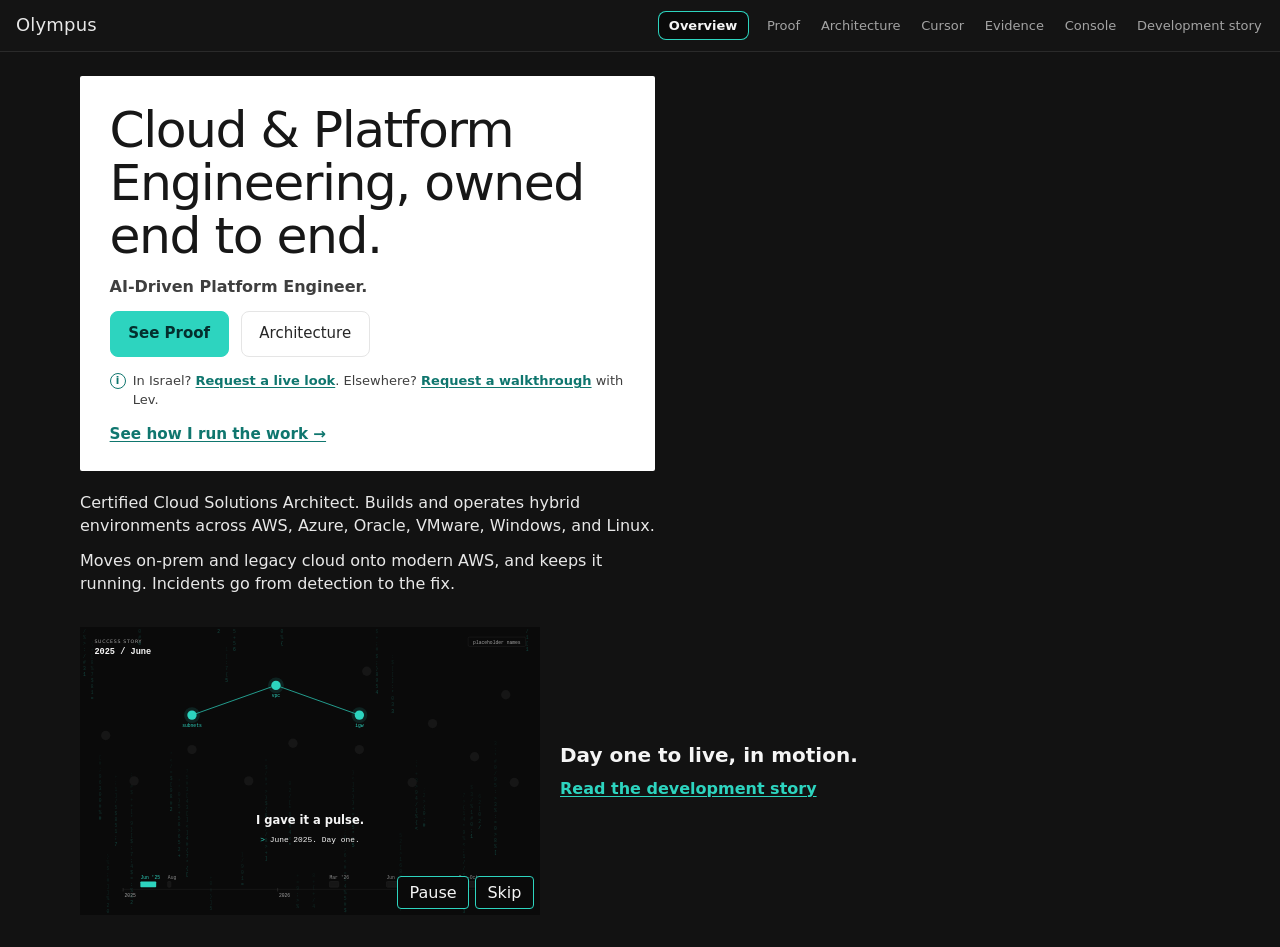
==== commit 04203899: "Add the Olympus development story page. The story animation, five-beat timeline, and cost card use t" ====
--- a/olympus/index.html
+++ b/olympus/index.html
@@ -18,6 +18,7 @@
         <a href="cursor/index.html">Cursor</a>
         <a href="evidence.html">Evidence</a>
         <a href="console.html">Console</a>
+        <a href="development-story.html">Development story</a>
       </nav>
     </div>
   </header>
@@ -41,6 +42,15 @@
         <p>Moves on-prem and legacy cloud onto modern AWS, and keeps it running. Incidents go from detection to the fix.</p>
       </div>
     </section>
+    <section class="ov-story" aria-label="Development story">
+      <div class="ds-stage" data-devstory data-variant="embed"></div>
+      <div class="ov-story-copy">
+        <p>Day one to live, in motion.</p>
+        <a href="development-story.html">Read the development story</a>
+      </div>
+    </section>
   </main>
+  <script src="console-data.js"></script>
+  <script src="devstory.js"></script>
 </body>
 </html>
--- a/olympus/styles.css
+++ b/olympus/styles.css
@@ -2605,3 +2605,288 @@
 .gated-panel .anon-preview {
   width: 100%;
 }
+
+/* Development story. Hero box is the viewport; overview embed box is the text column. */
+
+.page-devstory main {
+  max-width: none;
+  padding: 0 0 2.5rem;
+}
+
+.ds-hero {
+  background: #0a0a0a;
+  border-bottom: 1px solid var(--border);
+}
+
+.ds-stage {
+  position: relative;
+  width: 100%;
+  min-width: 0;
+  aspect-ratio: 1280 / 800;
+  background: #0a0a0a;
+  overflow: hidden;
+}
+
+.page-devstory .ds-stage {
+  width: 100%;
+}
+
+@media (max-width: 499px) {
+  .page-devstory .ds-stage {
+    aspect-ratio: 390 / 844;
+  }
+}
+
+.ds-svg {
+  display: block;
+  width: 100%;
+  height: 100%;
+}
+
+.ds-controls {
+  position: absolute;
+  z-index: 2;
+  top: 4.6rem;
+  right: 0.75rem;
+  display: flex;
+  gap: 0.4rem;
+}
+
+.ds-ctrl {
+  min-width: 24px;
+  min-height: 24px;
+  padding: 0.35rem 0.7rem;
+  border: 1px solid #2dd4bf;
+  border-radius: 4px;
+  background: #0a0a0a;
+  color: #f5f5f5;
+  font: inherit;
+  font-size: 16px;
+  line-height: 1.2;
+  cursor: pointer;
+}
+
+.ds-ctrl:hover,
+.ds-ctrl:focus-visible {
+  background: #141414;
+  color: #f5f5f5;
+}
+
+.ds-body {
+  max-width: 72rem;
+  margin: 0 auto;
+  padding: 0 1rem;
+}
+
+.page-devstory .ds-body h1 {
+  font-size: clamp(2rem, 4.2vw, 3.15rem);
+  font-weight: 600;
+  letter-spacing: -0.02em;
+  line-height: 1.05;
+  margin: 2.2rem 0 1rem;
+  color: #f5f5f5;
+}
+
+.page-devstory .intro {
+  font-size: 1.125rem;
+  line-height: 1.55;
+  color: #e8e8e8;
+  max-width: 40rem;
+  margin-bottom: 2.5rem;
+}
+
+.ds-beats {
+  list-style: none;
+  margin: 0 0 3rem;
+  padding: 0;
+  border-left: 2px solid var(--border);
+  max-width: 44rem;
+}
+
+.ds-beats li {
+  position: relative;
+  padding: 0 0 1.6rem 1.5rem;
+}
+
+.ds-beats li::before {
+  content: "";
+  position: absolute;
+  left: -7px;
+  top: 0.35rem;
+  width: 12px;
+  height: 12px;
+  border-radius: 50%;
+  background: #2dd4bf;
+  box-shadow: 0 0 0 4px rgba(45, 212, 191, 0.15);
+}
+
+.ds-beats h2 {
+  color: #2dd4bf;
+  font-family: var(--font-mono);
+  font-size: 1.0625rem;
+  font-weight: 600;
+  margin: 0 0 0.35rem;
+}
+
+.ds-beats p {
+  margin: 0;
+  color: #e8e8e8;
+  font-size: 1rem;
+  line-height: 1.5;
+}
+
+.ds-beats .btn {
+  margin-top: 0.9rem;
+  min-width: 24px;
+  min-height: 24px;
+  font-size: 16px;
+}
+
+.ds-end {
+  display: grid;
+  grid-template-columns: minmax(0, 1.15fr) minmax(0, 0.85fr);
+  gap: 1.5rem;
+  align-items: start;
+  margin-bottom: 2rem;
+}
+
+.ds-spend,
+.ds-block {
+  background: #161616;
+  border: 1px solid #2a2a2a;
+  padding: 1.1rem 1.25rem;
+  min-width: 0;
+}
+
+.ds-kicker,
+.ds-block h2 {
+  font-size: 16px;
+  letter-spacing: 0.08em;
+  text-transform: uppercase;
+  color: #a3a3a3;
+  margin: 0 0 0.7rem;
+  font-weight: 600;
+}
+
+.ds-bars {
+  list-style: none;
+  margin: 0;
+  padding: 0;
+}
+
+.ds-row {
+  display: grid;
+  grid-template-columns: 5.5rem minmax(0, 1fr) auto;
+  gap: 0.55rem;
+  align-items: center;
+  margin: 0.4rem 0;
+  color: #e8e8e8;
+  font-family: var(--font-mono);
+  font-size: 16px;
+}
+
+.ds-meter {
+  display: block;
+  height: 13px;
+}
+
+.ds-meter svg {
+  display: block;
+  width: 100%;
+  height: 13px;
+}
+
+.ds-meter rect {
+  fill: #a3a3a3;
+}
+
+.ds-meter rect.is-teal {
+  fill: #2dd4bf;
+}
+
+.ds-term {
+  margin: 0.45rem 0 0;
+  color: #f5f5f5;
+  font-family: var(--font-mono);
+  font-size: 16px;
+  text-align: center;
+}
+
+.ds-gt,
+.ds-cursor {
+  color: #2dd4bf;
+}
+
+.ds-blocks {
+  display: grid;
+  gap: 1rem;
+}
+
+.ds-block p {
+  margin: 0;
+  color: #e8e8e8;
+  font-size: 1rem;
+  line-height: 1.55;
+}
+
+body.ds-motion .ds-cursor {
+  animation: ds-blink 1060ms step-end infinite;
+}
+
+@keyframes ds-blink {
+  50% { opacity: 0; }
+}
+
+.page-overview main:has(.ov-story) {
+  justify-content: flex-start;
+}
+
+.ov-story {
+  display: grid;
+  grid-template-columns: minmax(0, 460px) minmax(0, 1fr);
+  gap: 1.25rem;
+  align-items: center;
+  margin-top: 2rem;
+  min-width: 0;
+}
+
+.ov-story .ds-stage {
+  width: 100%;
+  max-width: 460px;
+  aspect-ratio: 1280 / 800;
+}
+
+.ov-story .ds-controls {
+  top: auto;
+  right: 0.4rem;
+  bottom: 0.4rem;
+}
+
+.ov-story-copy p {
+  margin: 0 0 0.6rem;
+  color: #f5f5f5;
+  font-size: 1.25rem;
+  font-weight: 600;
+  line-height: 1.3;
+}
+
+.ov-story-copy a {
+  color: #2dd4bf;
+  font-weight: 600;
+  font-size: 1rem;
+}
+
+@media (max-width: 700px) {
+  .ds-end,
+  .ov-story {
+    grid-template-columns: 1fr;
+  }
+
+  .page-devstory .ds-body h1 {
+    margin-top: 1.6rem;
+  }
+
+  .ov-story .ds-stage {
+    max-width: 460px;
+  }
+}
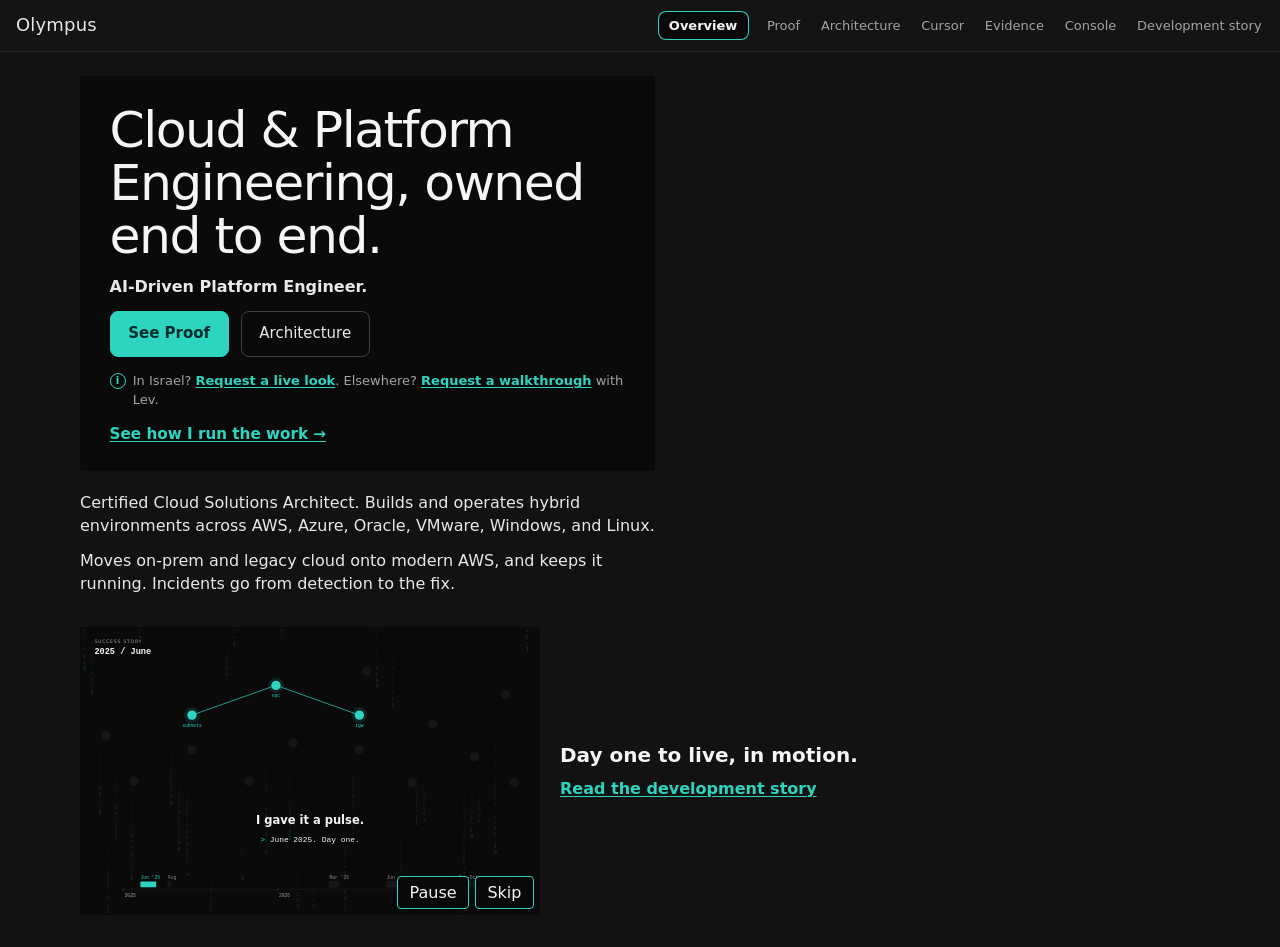
==== commit 5e3f2aaf: "Keep the Olympus hero on the dark palette for every visitor. The sell card was hard-coded white, wit" ====
--- a/olympus/index.html
+++ b/olympus/index.html
@@ -3,6 +3,7 @@
 <head>
   <meta charset="utf-8">
   <meta name="viewport" content="width=device-width, initial-scale=1">
+  <meta name="color-scheme" content="dark">
   <title>Olympus — Overview</title>
   <link rel="stylesheet" href="styles.css">
 </head>
--- a/olympus/styles.css
+++ b/olympus/styles.css
@@ -1,4 +1,5 @@
 :root {
+  color-scheme: dark;
   --bg: #0a0a0a;
   --bg-elev: #141414;
   --bg-panel: #161616;
@@ -26,6 +27,7 @@
 }
 
 html {
+  color-scheme: dark;
   background: var(--bg);
 }
 
@@ -1136,8 +1138,8 @@
 }
 
 .sell-card {
-  background: #fff;
-  color: #262626;
+  background: var(--bg);
+  color: var(--text);
   border-radius: 2px;
   padding: 1.75rem 1.85rem 1.6rem;
 }
@@ -1179,7 +1181,7 @@
 
 .page-overview .sell-card h1,
 .page-proof .sell-card h1 {
-  color: #171717;
+  color: var(--text-strong);
 }
 
 .page-overview .sell-card h1 {
@@ -1188,7 +1190,7 @@
 
 .page-overview .sell-card .role {
   margin: 0 0 0.85rem;
-  color: #3f3f3f;
+  color: var(--text);
   font-size: 1rem;
   font-weight: 600;
 }
@@ -1215,15 +1217,15 @@
 .sell-card .pitch {
   margin: 0 0 1rem;
   max-width: 36rem;
-  color: #3f3f3f;
+  color: var(--text);
   font-size: 1rem;
   line-height: 1.45;
 }
 
 .sell-card .btn {
-  color: #262626;
-  border-color: #e5e5e5;
-  background: #fff;
+  color: var(--text);
+  border-color: #404040;
+  background: transparent;
   border-radius: 8px;
   padding: 0.7rem 1.1rem;
 }
@@ -1231,8 +1233,8 @@
 .sell-card .btn:hover,
 .sell-card .btn:focus-visible {
   border-color: #2dd4bf;
-  color: #0a0a0a;
-  background: #fff;
+  color: var(--text-strong);
+  background: transparent;
 }
 
 .sell-card a.btn-primary,
@@ -1291,7 +1293,7 @@
   margin: 0 0 1.1rem;
   padding-left: 0;
   list-style: none;
-  color: #737373;
+  color: var(--muted);
   font-size: 0.92rem;
 }
 
@@ -1579,7 +1581,7 @@
   display: block;
   width: 100%;
   height: auto;
-  background: #fff;
+  background: var(--bg);
 }
 
 .raster-well figcaption {
@@ -1674,11 +1676,6 @@
   .hero-actions {
     display: none;
   }
-
-  body {
-    background: #fff;
-    color: #111;
-  }
 }
 
 .region-note {
@@ -1686,13 +1683,13 @@
   align-items: flex-start;
   gap: 0.45rem;
   margin: 0.9rem 0 0;
-  color: #3f3f3f;
+  color: var(--muted);
   font-size: 0.8125rem;
   line-height: 1.45;
 }
 
 .region-note a {
-  color: #0f766e;
+  color: var(--accent);
   font-weight: 600;
 }
 
@@ -1701,9 +1698,9 @@
   width: 1rem;
   height: 1rem;
   margin-top: 0.1rem;
-  border: 1.5px solid #0f766e;
+  border: 1.5px solid var(--accent);
   border-radius: 50%;
-  color: #0f766e;
+  color: var(--accent);
   font-size: 0.65rem;
   font-weight: 700;
   line-height: 0.85rem;
@@ -2216,7 +2213,7 @@
 }
 
 .page-overview .run-work a {
-  color: #0f766e;
+  color: var(--accent);
   font-weight: 600;
 }
 
